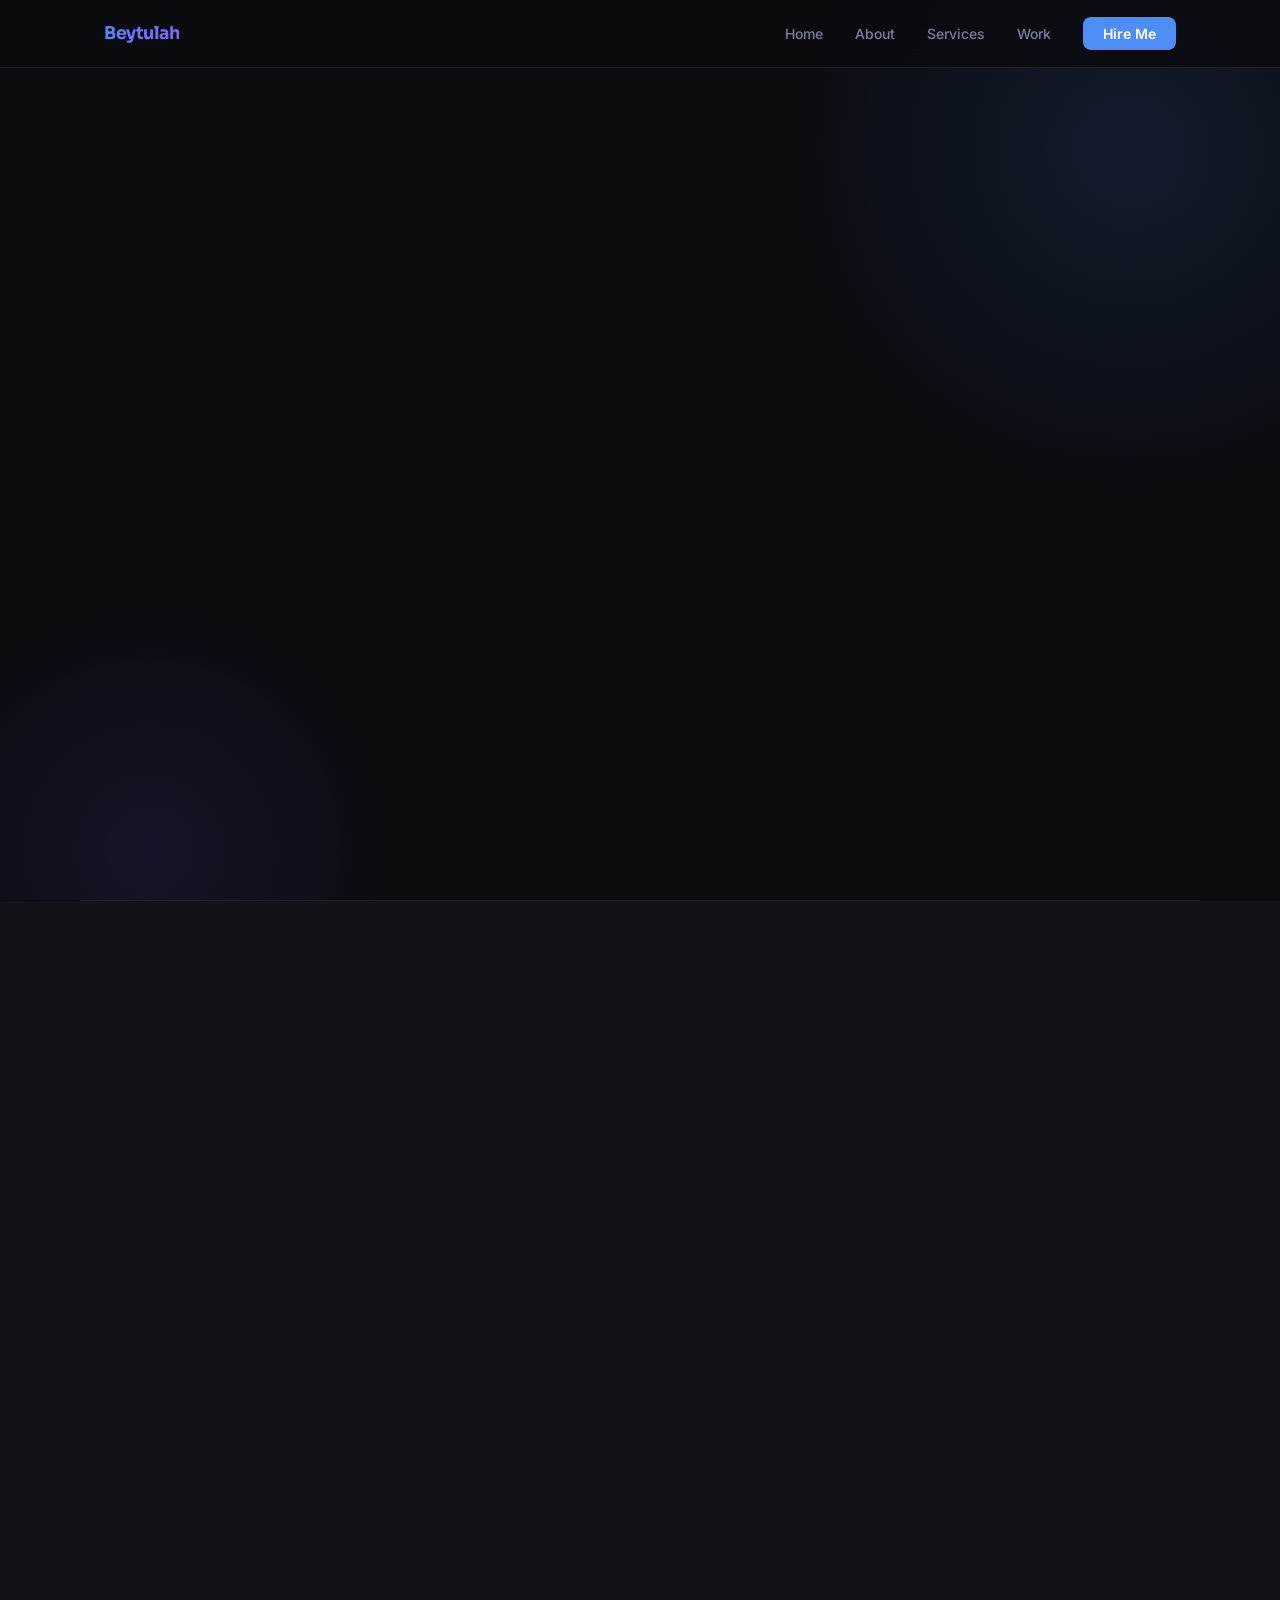
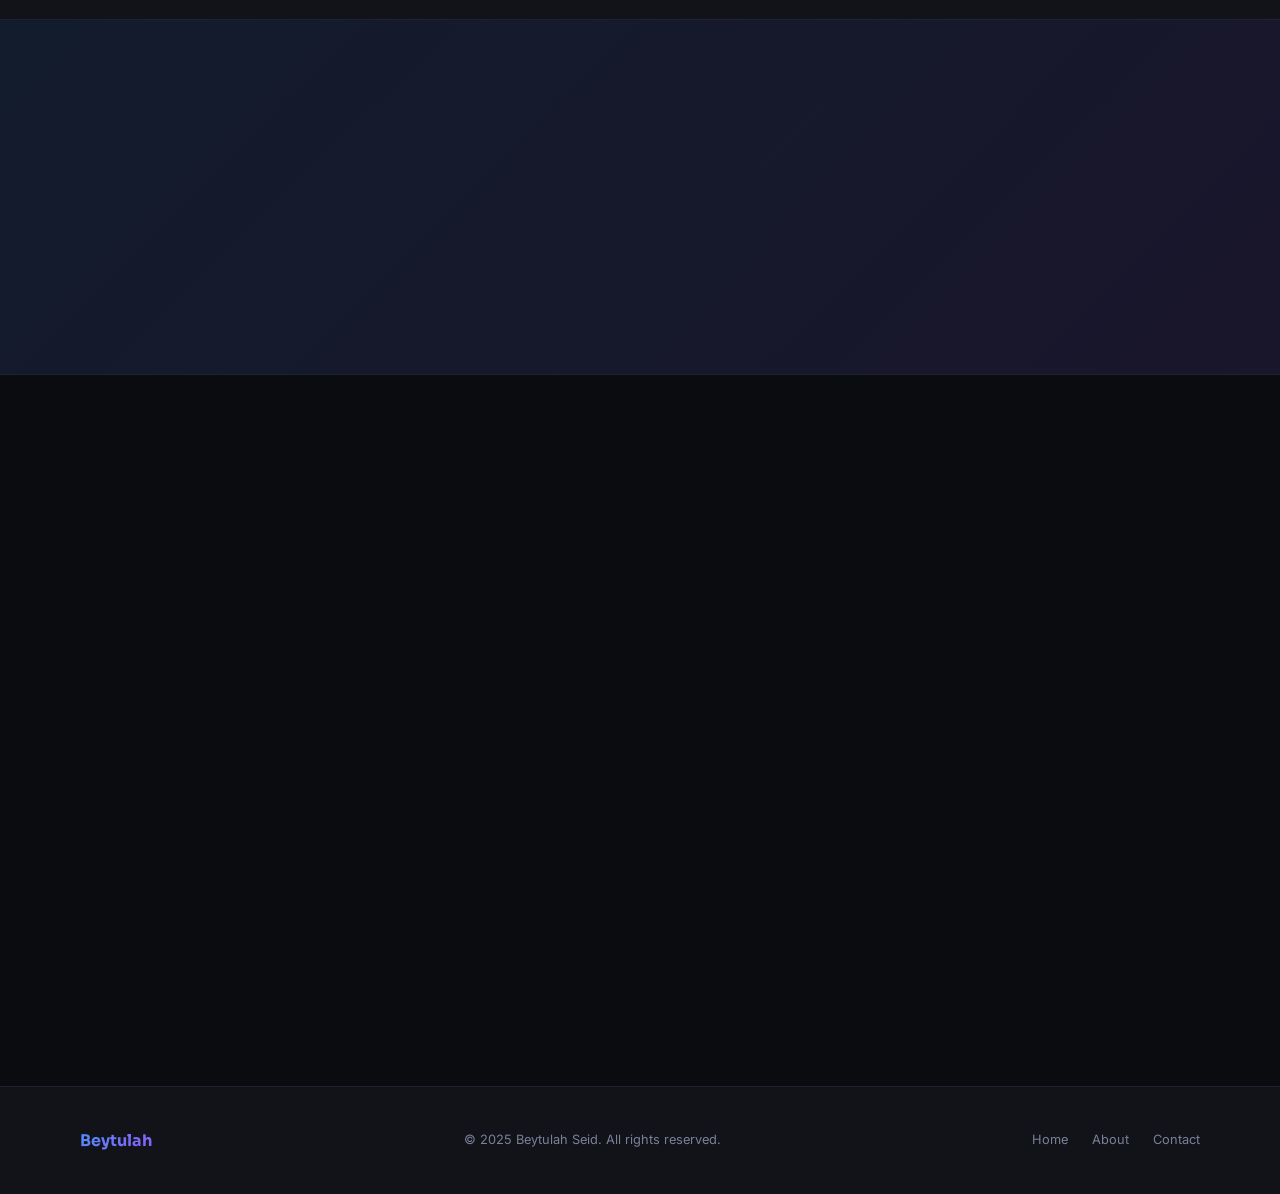
==== index.html @ 82aff0a3 "Update index.html" ====
<!DOCTYPE html>
<html lang="en">
<head>
  <meta charset="UTF-8" />
  <meta name="viewport" content="width=device-width, initial-scale=1.0" />
  <title>Beytulah Seid — Front-End Developer</title>
  <link rel="preconnect" href="https://fonts.googleapis.com" />
  <link rel="preconnect" href="https://fonts.gstatic.com" crossorigin />
  <link href="https://fonts.googleapis.com/css2?family=Sora:wght@300;400;600;700&family=Inter:wght@300;400;500&display=swap" rel="stylesheet" />
  <link rel="stylesheet" href="styles.css" />
</head>
<body>

<!-- NAV -->
<nav>
  <div class="nav-inner">
    <a href="#home" class="logo">Beytulah</a>
    <ul class="nav-links">
      <li><a href="#home">Home</a></li>
      <li><a href="#about">About</a></li>
      <li><a href="#services">Services</a></li>
      <li><a href="#projects">Work</a></li>
      <li><a href="#contact" class="nav-cta">Hire Me</a></li>
    </ul>
    <button class="burger" id="burger" aria-label="Menu">
      <span></span><span></span><span></span>
    </button>
  </div>
</nav>
<div class="mobile-menu" id="mobileMenu">
  <a href="#home" onclick="closeMobile()">Home</a>
  <a href="#about" onclick="closeMobile()">About</a>
  <a href="#services" onclick="closeMobile()">Services</a>
  <a href="#projects" onclick="closeMobile()">Work</a>
  <a href="#contact" onclick="closeMobile()">Hire Me</a>
</div>

<!-- HERO -->
<section id="home" class="hero">
  <div class="hero-glow"></div>
  <div class="hero-glow2"></div>
  <div class="hero-inner">
    <div class="hero-content reveal">
      <div class="hero-tag">Available for freelance projects</div>
      <h1>I build websites that<br/><span>get you clients</span></h1>
      <p class="hero-sub">Front-end developer specializing in portfolios, landing pages, and small business websites — clean, fast, and built to convert.</p>
      <div class="hero-actions">
        <a href="#projects" class="btn-primary">
          See My Work
          <svg viewBox="0 0 16 16" fill="none" stroke="currentColor" stroke-width="2" width="16" height="16"><path d="M3 8h10M8 3l5 5-5 5"/></svg>
        </a>
        <a href="#contact" class="btn-secondary">Let's Talk</a>
      </div>
      <div class="hero-socials">
        <!-- WhatsApp -->
        <a href="https://wa.me/251707770379" class="social-link" target="_blank" rel="noopener" aria-label="WhatsApp">
          <svg viewBox="0 0 24 24" fill="currentColor"><path d="M17.472 14.382c-.297-.149-1.758-.867-2.03-.967-.273-.099-.471-.148-.67.15-.197.297-.767.966-.94 1.164-.173.199-.347.223-.644.075-.297-.15-1.255-.463-2.39-1.475-.883-.788-1.48-1.761-1.653-2.059-.173-.297-.018-.458.13-.606.134-.133.298-.347.446-.52.149-.174.198-.298.298-.497.099-.198.05-.371-.025-.52-.075-.149-.669-1.612-.916-2.207-.242-.579-.487-.5-.669-.51-.173-.008-.371-.01-.57-.01-.198 0-.52.074-.792.372-.272.297-1.04 1.016-1.04 2.479 0 1.462 1.065 2.875 1.213 3.074.149.198 2.096 3.2 5.077 4.487.709.306 1.262.489 1.694.625.712.227 1.36.195 1.871.118.571-.085 1.758-.719 2.006-1.413.248-.694.248-1.289.173-1.413-.074-.124-.272-.198-.57-.347z"/><path d="M12 2a10 10 0 1 0 0 20A10 10 0 0 0 12 2zm.003 18.007A7.998 7.998 0 0 1 4.93 16.93L2 18l1.08-2.932a8 8 0 1 1 8.923 4.94z"/></svg>
        </a>
        <!-- LinkedIn -->
        <a href="https://www.linkedin.com/in/beytulah-seid-97ba6b400" class="social-link" target="_blank" rel="noopener" aria-label="LinkedIn">
          <svg viewBox="0 0 24 24" fill="currentColor"><path d="M4.98 3.5C4.98 4.88 3.87 6 2.5 6S.02 4.88.02 3.5C.02 2.11 1.13 1 2.5 1s2.48 1.11 2.48 2.5zM5 8H0v16h5V8zm7.98 0H8.02v16h4.96v-8.4c0-4.67 6.02-5.05 6.02 0V24H24V14.38C24 5.87 14.1 6.19 13 10.56L12.98 8z"/></svg>
        </a>
        <!-- Email -->
        <a href="mailto:beytulahseid093@gmail.com" class="social-link" aria-label="Email">
          <svg viewBox="0 0 24 24" fill="none" stroke="currentColor" stroke-width="2"><path d="M4 4h16c1.1 0 2 .9 2 2v12c0 1.1-.9 2-2 2H4c-1.1 0-2-.9-2-2V6c0-1.1.9-2 2-2z"/><polyline points="22,6 12,13 2,6"/></svg>
        </a>
      </div>
    </div>

    <!-- CARD -->
    <div class="hero-card reveal" style="transition-delay:0.18s">
      <div class="avatar-wrap">B</div>
      <h3>Beytulah Seid</h3>
      <p>Front-End Developer · Addis Ababa</p>
      <div class="stat-grid">
        <div class="stat-box">
          <div class="stat-num">5+</div>
          <div class="stat-label">Projects Built</div>
        </div>
        <div class="stat-box">
          <div class="stat-num">3</div>
          <div class="stat-label">Core Skills</div>
        </div>
        <div class="stat-box">
          <div class="stat-num">100%</div>
          <div class="stat-label">Responsive</div>
        </div>
        <div class="stat-box">
          <div class="stat-num">Fast</div>
          <div class="stat-label">Delivery</div>
        </div>
      </div>
      <div class="skill-pills">
        <span class="pill">HTML</span>
        <span class="pill">CSS</span>
        <span class="pill">JavaScript</span>
        <span class="pill">Responsive</span>
      </div>
    </div>
  </div>
</section>

<div class="divider"></div>

<!-- ABOUT -->
<section id="about">
  <div class="container">
    <div class="about-grid">
      <div class="about-text reveal">
        <div class="section-label">About Me</div>
        <h2 class="section-title">Clean code.<br/>Real results.</h2>
        <p>I help <strong>individuals and small businesses</strong> create clean, modern websites that look professional and are easy to use. My focus is on simple design, solid structure, and a clear experience that actually converts visitors into clients.</p>
        <p>I work with <strong>HTML, CSS, and JavaScript</strong> to build responsive web pages that look great on any device — phone, tablet, or desktop. Every site I build is crafted to load fast and be easy to navigate.</p>
        <p>Currently growing through real projects and continuously improving my craft to deliver better results with every build.</p>
        <br/>
        <a href="#contact" class="btn-primary" style="width:fit-content">Work With Me →</a>
      </div>
      <div class="skills-list reveal" style="transition-delay:0.15s">
        <div class="section-label" style="margin-bottom:24px">My Stack</div>
        <div class="skill-item">
          <div class="skill-top"><span class="skill-name">HTML5</span><span class="skill-pct">90%</span></div>
          <div class="skill-bar"><div class="skill-fill" data-pct="0.90"></div></div>
        </div>
        <div class="skill-item">
          <div class="skill-top"><span class="skill-name">CSS3 & Animations</span><span class="skill-pct">85%</span></div>
          <div class="skill-bar"><div class="skill-fill" data-pct="0.85"></div></div>
        </div>
        <div class="skill-item">
          <div class="skill-top"><span class="skill-name">JavaScript</span><span class="skill-pct">75%</span></div>
          <div class="skill-bar"><div class="skill-fill" data-pct="0.75"></div></div>
        </div>
        <div class="skill-item">
          <div class="skill-top"><span class="skill-name">Responsive Design</span><span class="skill-pct">92%</span></div>
          <div class="skill-bar"><div class="skill-fill" data-pct="0.92"></div></div>
        </div>
        <div class="skill-item">
          <div class="skill-top"><span class="skill-name">UI / UX Thinking</span><span class="skill-pct">80%</span></div>
          <div class="skill-bar"><div class="skill-fill" data-pct="0.80"></div></div>
        </div>
      </div>
    </div>
  </div>
</section>

<div class="divider"></div>

<!-- SERVICES -->
<section id="services">
  <div class="container">
    <div class="section-head reveal">
      <div class="section-label">What I Do</div>
      <h2 class="section-title">Services I offer</h2>
      <p class="section-sub">Every project is built from scratch — no templates, no bloat. Just clean, purpose-built websites.</p>
    </div>
    <div class="services-grid">
      <div class="service-card reveal">
        <div class="service-icon">🗂️</div>
        <h3>Portfolio Websites</h3>
        <p>A professional online presence that showcases your work and helps clients find and trust you instantly.</p>
      </div>
      <div class="service-card reveal" style="transition-delay:0.1s">
        <div class="service-icon">🏪</div>
        <h3>Small Business Sites</h3>
        <p>Landing pages and multi-section websites that present your services clearly and drive inquiries.</p>
      </div>
      <div class="service-card reveal" style="transition-delay:0.2s">
        <div class="service-icon">📝</div>
        <h3>Blog & Personal Sites</h3>
        <p>Clean, readable layouts for writers, creators, or anyone who wants a personal corner on the web.</p>
      </div>
      <div class="service-card reveal" style="transition-delay:0.3s">
        <div class="service-icon">📱</div>
        <h3>Responsive Design</h3>
        <p>Every site I build works perfectly across all screen sizes — mobile, tablet, and desktop.</p>
      </div>
    </div>
  </div>
</section>

<div class="divider"></div>

<!-- PROJECTS -->
<section id="projects">
  <div class="container">
    <div class="section-head reveal">
      <div class="section-label">Portfolio</div>
      <h2 class="section-title">Recent builds</h2>
      <p class="section-sub">A selection of sites built with real care and intention.</p>
    </div>
    <div class="projects-grid">
      <div class="proj-card reveal">
        <div class="proj-thumb" style="background:linear-gradient(135deg,#1a1f2e,#0f1520);">
          <span style="font-size:2.5rem;z-index:1">🧑‍💻</span>
        </div>
        <div class="proj-body">
          <div class="proj-tags"><span class="proj-tag">HTML</span><span class="proj-tag">CSS</span><span class="proj-tag">JS</span></div>
          <h3>Personal Portfolio</h3>
          <p>A clean, responsive portfolio to present skills and past work to potential clients.</p>
          <a href="https://beytulahseid17-wq.github.io/my-first-website/" target="_blank" class="proj-link">
            View Live
            <svg viewBox="0 0 16 16" fill="none" stroke="currentColor" stroke-width="2"><path d="M3 8h10M8 3l5 5-5 5"/></svg>
          </a>
        </div>
      </div>
      <div class="proj-card reveal" style="transition-delay:0.1s">
        <div class="proj-thumb" style="background:linear-gradient(135deg,#161b2a,#0d1220);">
          <span style="font-size:2.5rem;z-index:1">🏬</span>
        </div>
        <div class="proj-body">
          <div class="proj-tags"><span class="proj-tag">HTML</span><span class="proj-tag">CSS</span></div>
          <h3>Business Landing Page</h3>
          <p>A focused, conversion-ready landing page for a local service business.</p>
          <a href="#contact" class="proj-link">
            Request Similar
            <svg viewBox="0 0 16 16" fill="none" stroke="currentColor" stroke-width="2"><path d="M3 8h10M8 3l5 5-5 5"/></svg>
          </a>
        </div>
      </div>
      <div class="proj-card reveal" style="transition-delay:0.2s">
        <div class="proj-thumb" style="background:linear-gradient(135deg,#140d25,#0a0c10);">
          <span style="font-size:2.5rem;z-index:1">✍️</span>
        </div>
        <div class="proj-body">
          <div class="proj-tags"><span class="proj-tag">HTML</span><span class="proj-tag">CSS</span><span class="proj-tag">JS</span></div>
          <h3>Blog & Content Site</h3>
          <p>A clean reading experience with smooth layout and easy navigation for content creators.</p>
          <a href="#contact" class="proj-link">
            Request Similar
            <svg viewBox="0 0 16 16" fill="none" stroke="currentColor" stroke-width="2"><path d="M3 8h10M8 3l5 5-5 5"/></svg>
          </a>
        </div>
      </div>
    </div>
  </div>
</section>

<!-- CTA BAND -->
<div class="cta-band">
  <div class="container reveal" style="text-align:center">
    <h2>Have a project in mind?</h2>
    <p>Let's build something great together. I usually respond within 24 hours.</p>
    <div class="cta-actions">
      <a href="https://wa.me/251707770379" target="_blank" class="btn-primary">Message on WhatsApp →</a>
      <a href="mailto:beytulahseid093@gmail.com" class="btn-secondary">Send an Email</a>
    </div>
  </div>
</div>

<!-- CONTACT -->
<section id="contact">
  <div class="container">
    <div class="contact-grid">
      <div class="contact-info reveal">
        <div class="section-label">Get In Touch</div>
        <h2>Let's work<br/>together</h2>
        <p>Tell me about your project and I'll get back to you with a plan and a fair quote. No jargon, just clear communication.</p>
        <div class="contact-methods">
          <a href="https://wa.me/251707770379" target="_blank" class="contact-method">
            <div class="method-icon">
              <svg viewBox="0 0 24 24" fill="currentColor" width="18" height="18"><path d="M17.472 14.382c-.297-.149-1.758-.867-2.03-.967-.273-.099-.471-.148-.67.15-.197.297-.767.966-.94 1.164-.173.199-.347.223-.644.075-.297-.15-1.255-.463-2.39-1.475-.883-.788-1.48-1.761-1.653-2.059-.173-.297-.018-.458.13-.606.134-.133.298-.347.446-.52.149-.174.198-.298.298-.497.099-.198.05-.371-.025-.52-.075-.149-.669-1.612-.916-2.207-.242-.579-.487-.5-.669-.51-.173-.008-.371-.01-.57-.01-.198 0-.52.074-.792.372-.272.297-1.04 1.016-1.04 2.479 0 1.462 1.065 2.875 1.213 3.074.149.198 2.096 3.2 5.077 4.487.709.306 1.262.489 1.694.625.712.227 1.36.195 1.871.118.571-.085 1.758-.719 2.006-1.413.248-.694.248-1.289.173-1.413-.074-.124-.272-.198-.57-.347z"/><path d="M12 2a10 10 0 1 0 0 20A10 10 0 0 0 12 2zm.003 18.007A7.998 7.998 0 0 1 4.93 16.93L2 18l1.08-2.932a8 8 0 1 1 8.923 4.94z"/></svg>
            </div>
            <div>
              <div class="method-label">WhatsApp (fastest)</div>
              <div class="method-val">+251 707 770 379</div>
            </div>
          </a>
          <a href="mailto:beytulahseid093@gmail.com" class="contact-method">
            <div class="method-icon">
              <svg viewBox="0 0 24 24" fill="none" stroke="currentColor" stroke-width="2" width="18" height="18"><path d="M4 4h16c1.1 0 2 .9 2 2v12c0 1.1-.9 2-2 2H4c-1.1 0-2-.9-2-2V6c0-1.1.9-2 2-2z"/><polyline points="22,6 12,13 2,6"/></svg>
            </div>
            <div>
              <div class="method-label">Email</div>
              <div class="method-val">beytulahseid093@gmail.com</div>
            </div>
          </a>
          <a href="https://www.linkedin.com/in/beytulah-seid-97ba6b400" target="_blank" class="contact-method">
            <div class="method-icon">
              <svg viewBox="0 0 24 24" fill="currentColor" width="18" height="18"><path d="M4.98 3.5C4.98 4.88 3.87 6 2.5 6S.02 4.88.02 3.5C.02 2.11 1.13 1 2.5 1s2.48 1.11 2.48 2.5zM5 8H0v16h5V8zm7.98 0H8.02v16h4.96v-8.4c0-4.67 6.02-5.05 6.02 0V24H24V14.38C24 5.87 14.1 6.19 13 10.56L12.98 8z"/></svg>
            </div>
            <div>
              <div class="method-label">LinkedIn</div>
              <div class="method-val">Beytulah Seid</div>
            </div>
          </a>
        </div>
      </div>

      <div class="reveal" style="transition-delay:0.15s">
        <div class="contact-form" id="contactForm">
          <div class="form-row">
            <div class="field">
              <label for="fname">Your Name</label>
              <input type="text" id="fname" placeholder="John Doe" />
            </div>
            <div class="field">
              <label for="femail">Email Address</label>
              <input type="email" id="femail" placeholder="john@email.com" />
            </div>
          </div>
          <div class="field">
            <label for="fsubject">Project Type</label>
            <input type="text" id="fsubject" placeholder="e.g. Portfolio site, Business landing page…" />
          </div>
          <div class="field">
            <label for="fmsg">Tell me about your project</label>
            <textarea id="fmsg" placeholder="Describe what you need, your timeline, and any references you like…"></textarea>
          </div>
          <div class="form-success" id="formSuccess">✓ Message sent! I'll get back to you within 24 hours.</div>
          <button class="form-submit" onclick="handleSubmit()">
            Send Message
            <svg viewBox="0 0 16 16" fill="none" stroke="currentColor" stroke-width="2" width="16" height="16"><path d="M3 8h10M8 3l5 5-5 5"/></svg>
          </button>
        </div>
      </div>
    </div>
  </div>
</section>

<!-- FOOTER -->
<footer>
  <div class="footer-inner">
    <span class="footer-logo">Beytulah</span>
    <span class="footer-copy">© 2025 Beytulah Seid. All rights reserved.</span>
    <div class="footer-links">
      <a href="#home">Home</a>
      <a href="#about">About</a>
      <a href="#contact">Contact</a>
    </div>
  </div>
</footer>
<script src="script.js"><script>
</body>
</html>
---- styles.css ----
/* ── TOKENS ──────────────────────────────────────────── */
    :root {
      --bg:        #0A0C10;
      --surface:   #111318;
      --border:    #1E2330;
      --accent:    #4F8EF7;
      --accent2:   #8B5CF6;
      --text:      #E8EBF2;
      --muted:     #7A8099;
      --white:     #FFFFFF;
      --radius:    12px;
      --max:       1120px;
      --nav-h:     68px;
      --glow: 0 0 40px rgba(79,142,247,0.18);
    }

    /* ── RESET ───────────────────────────────────────────── */
    *, *::before, *::after { box-sizing: border-box; margin: 0; padding: 0; }
    html { scroll-behavior: smooth; }
    body {
      background: var(--bg);
      color: var(--text);
      font-family: 'Inter', sans-serif;
      font-size: 16px;
      line-height: 1.7;
      -webkit-font-smoothing: antialiased;
    }
    img { display: block; max-width: 100%; }
    a { color: inherit; text-decoration: none; }
    ul { list-style: none; }

    /* ── NAV ─────────────────────────────────────────────── */
    nav {
      position: fixed; top: 0; left: 0; right: 0; z-index: 100;
      height: var(--nav-h);
      background: rgba(10,12,16,0.82);
      backdrop-filter: blur(16px);
      border-bottom: 1px solid var(--border);
      display: flex; align-items: center;
    }
    .nav-inner {
      width: 100%; max-width: var(--max);
      margin: 0 auto; padding: 0 24px;
      display: flex; align-items: center; justify-content: space-between;
    }
    .logo {
      font-family: 'Sora', sans-serif;
      font-weight: 700; font-size: 1.1rem; letter-spacing: -0.5px;
      background: linear-gradient(135deg, var(--accent), var(--accent2));
      -webkit-background-clip: text; -webkit-text-fill-color: transparent;
    }
    .nav-links { display: flex; gap: 32px; align-items: center; }
    .nav-links a {
      font-size: 0.875rem; font-weight: 500; color: var(--muted);
      transition: color 0.2s;
    }
    .nav-links a:hover { color: var(--white); }
    .nav-cta {
      background: var(--accent);
      color: var(--white) !important;
      padding: 8px 20px;
      border-radius: 8px;
      font-weight: 600 !important;
      transition: opacity 0.2s !important;
    }
    .nav-cta:hover { opacity: 0.88; }
    .burger {
      display: none; flex-direction: column; gap: 5px; cursor: pointer;
      background: none; border: none; padding: 4px;
    }
    .burger span {
      width: 24px; height: 2px; background: var(--text);
      border-radius: 2px; transition: 0.3s;
    }

    /* ── HERO ────────────────────────────────────────────── */
    .hero {
      min-height: 100vh;
      display: flex; align-items: center;
      padding: calc(var(--nav-h) + 60px) 24px 80px;
      position: relative; overflow: hidden;
    }
    .hero-glow {
      position: absolute; top: -200px; right: -200px;
      width: 700px; height: 700px; border-radius: 50%;
      background: radial-gradient(circle, rgba(79,142,247,0.12) 0%, transparent 70%);
      pointer-events: none;
    }
    .hero-glow2 {
      position: absolute; bottom: -200px; left: -100px;
      width: 500px; height: 500px; border-radius: 50%;
      background: radial-gradient(circle, rgba(139,92,246,0.10) 0%, transparent 70%);
      pointer-events: none;
    }
    .hero-inner {
      max-width: var(--max); margin: 0 auto;
      display: grid; grid-template-columns: 1fr 420px; gap: 80px; align-items: center;
      position: relative; z-index: 1;
    }
    .hero-tag {
      display: inline-flex; align-items: center; gap: 8px;
      background: rgba(79,142,247,0.1);
      border: 1px solid rgba(79,142,247,0.25);
      border-radius: 100px;
      padding: 6px 16px;
      font-size: 0.8rem; font-weight: 500; color: var(--accent);
      margin-bottom: 28px;
    }
    .hero-tag::before {
      content: ''; width: 7px; height: 7px; border-radius: 50%;
      background: var(--accent); animation: pulse 2s infinite;
    }
    @keyframes pulse {
      0%, 100% { opacity: 1; transform: scale(1); }
      50%       { opacity: 0.5; transform: scale(1.4); }
    }
    .hero h1 {
      font-family: 'Sora', sans-serif;
      font-size: clamp(2.2rem, 5vw, 3.6rem);
      font-weight: 700; line-height: 1.15; letter-spacing: -1.5px;
      color: var(--white); margin-bottom: 24px;
    }
    .hero h1 span {
      background: linear-gradient(135deg, var(--accent) 0%, var(--accent2) 100%);
      -webkit-background-clip: text; -webkit-text-fill-color: transparent;
    }
    .hero-sub {
      font-size: 1.05rem; color: var(--muted); max-width: 480px; margin-bottom: 40px;
    }
    .hero-actions { display: flex; gap: 16px; flex-wrap: wrap; margin-bottom: 48px; }
    .btn-primary {
      background: var(--accent);
      color: var(--white);
      padding: 14px 28px; border-radius: 10px;
      font-weight: 600; font-size: 0.95rem;
      transition: transform 0.18s, box-shadow 0.18s;
      display: inline-flex; align-items: center; gap: 8px;
    }
    .btn-primary:hover { transform: translateY(-2px); box-shadow: 0 8px 24px rgba(79,142,247,0.35); }
    .btn-secondary {
      background: transparent;
      color: var(--text);
      padding: 14px 28px; border-radius: 10px;
      font-weight: 600; font-size: 0.95rem;
      border: 1px solid var(--border);
      transition: border-color 0.2s, color 0.2s;
      display: inline-flex; align-items: center; gap: 8px;
    }
    .btn-secondary:hover { border-color: var(--accent); color: var(--accent); }
    .hero-socials { display: flex; gap: 14px; }
    .social-link {
      width: 40px; height: 40px; border-radius: 10px;
      border: 1px solid var(--border);
      display: flex; align-items: center; justify-content: center;
      color: var(--muted); transition: 0.2s;
    }
    .social-link:hover { border-color: var(--accent); color: var(--accent); background: rgba(79,142,247,0.08); }
    .social-link svg { width: 18px; height: 18px; }

    /* hero card */
    .hero-card {
      background: var(--surface);
      border: 1px solid var(--border);
      border-radius: 20px;
      padding: 32px;
      position: relative; overflow: hidden;
    }
    .hero-card::before {
      content: '';
      position: absolute; top: 0; left: 0; right: 0; height: 3px;
      background: linear-gradient(90deg, var(--accent), var(--accent2));
    }
    .avatar-wrap {
      width: 88px; height: 88px; border-radius: 50%;
      background: linear-gradient(135deg, var(--accent), var(--accent2));
      display: flex; align-items: center; justify-content: center;
      font-family: 'Sora', sans-serif; font-size: 2rem; font-weight: 700; color: #fff;
      margin-bottom: 20px;
    }
    .hero-card h3 {
      font-family: 'Sora', sans-serif; font-weight: 700;
      font-size: 1.15rem; margin-bottom: 4px; color: var(--white);
    }
    .hero-card p { font-size: 0.875rem; color: var(--muted); margin-bottom: 24px; }
    .stat-grid { display: grid; grid-template-columns: 1fr 1fr; gap: 12px; margin-bottom: 24px; }
    .stat-box {
      background: var(--bg);
      border: 1px solid var(--border);
      border-radius: 10px; padding: 14px 16px;
    }
    .stat-num {
      font-family: 'Sora', sans-serif; font-size: 1.5rem; font-weight: 700;
      color: var(--white); margin-bottom: 2px;
    }
    .stat-label { font-size: 0.75rem; color: var(--muted); }
    .skill-pills { display: flex; flex-wrap: wrap; gap: 8px; }
    .pill {
      background: rgba(79,142,247,0.1);
      border: 1px solid rgba(79,142,247,0.2);
      color: var(--accent); font-size: 0.75rem; font-weight: 600;
      padding: 4px 12px; border-radius: 100px;
    }

    /* ── SECTION SHARED ──────────────────────────────────── */
    section { padding: 100px 24px; }
    .container { max-width: var(--max); margin: 0 auto; }
    .section-label {
      font-size: 0.75rem; font-weight: 600; letter-spacing: 2px;
      text-transform: uppercase; color: var(--accent); margin-bottom: 12px;
    }
    .section-title {
      font-family: 'Sora', sans-serif; font-size: clamp(1.8rem, 4vw, 2.6rem);
      font-weight: 700; color: var(--white); letter-spacing: -1px;
      margin-bottom: 16px;
    }
    .section-sub { color: var(--muted); max-width: 520px; }
    .section-head { margin-bottom: 64px; }
    .divider {
      height: 1px; background: var(--border);
      max-width: var(--max); margin: 0 auto;
    }

    /* ── ABOUT ───────────────────────────────────────────── */
    #about { background: var(--surface); }
    .about-grid {
      display: grid; grid-template-columns: 1fr 1fr; gap: 80px; align-items: start;
    }
    .about-text p { color: var(--muted); margin-bottom: 20px; }
    .about-text p:last-child { margin-bottom: 0; }
    .about-text strong { color: var(--text); }
    .skills-list { display: flex; flex-direction: column; gap: 20px; }
    .skill-item { display: flex; flex-direction: column; gap: 8px; }
    .skill-top { display: flex; justify-content: space-between; }
    .skill-name { font-size: 0.875rem; font-weight: 500; color: var(--text); }
    .skill-pct { font-size: 0.8rem; color: var(--muted); }
    .skill-bar {
      height: 6px; background: var(--border); border-radius: 3px; overflow: hidden;
    }
    .skill-fill {
      height: 100%; border-radius: 3px;
      background: linear-gradient(90deg, var(--accent), var(--accent2));
      transform: scaleX(0); transform-origin: left;
      transition: transform 0.9s cubic-bezier(0.16,1,0.3,1);
    }
    .skill-fill.animated { transform: scaleX(1); }

    /* ── SERVICES ────────────────────────────────────────── */
    .services-grid {
      display: grid; grid-template-columns: repeat(auto-fit, minmax(260px, 1fr)); gap: 24px;
    }
    .service-card {
      background: var(--surface);
      border: 1px solid var(--border);
      border-radius: var(--radius);
      padding: 32px 28px;
      transition: border-color 0.25s, transform 0.25s;
    }
    .service-card:hover { border-color: var(--accent); transform: translateY(-4px); }
    .service-icon {
      width: 48px; height: 48px; border-radius: 12px;
      background: rgba(79,142,247,0.1);
      display: flex; align-items: center; justify-content: center;
      font-size: 1.4rem; margin-bottom: 20px;
    }
    .service-card h3 {
      font-family: 'Sora', sans-serif; font-weight: 600;
      font-size: 1.05rem; color: var(--white); margin-bottom: 10px;
    }
    .service-card p { font-size: 0.9rem; color: var(--muted); }

    /* ── PROJECTS ────────────────────────────────────────── */
    #projects { background: var(--surface); }
    .projects-grid { display: grid; grid-template-columns: repeat(auto-fit, minmax(320px, 1fr)); gap: 24px; }
    .proj-card {
      background: var(--bg);
      border: 1px solid var(--border);
      border-radius: var(--radius);
      overflow: hidden;
      transition: border-color 0.25s, transform 0.25s;
    }
    .proj-card:hover { border-color: var(--accent); transform: translateY(-4px); }
    .proj-thumb {
      height: 200px;
      background: linear-gradient(135deg, #1a1f2e, #111318);
      display: flex; align-items: center; justify-content: center;
      font-size: 3rem; position: relative; overflow: hidden;
    }
    .proj-thumb::after {
      content: '';
      position: absolute; inset: 0;
      background: linear-gradient(to bottom, transparent 60%, rgba(10,12,16,0.8));
    }
    .proj-body { padding: 24px; }
    .proj-tags { display: flex; gap: 8px; flex-wrap: wrap; margin-bottom: 14px; }
    .proj-tag {
      font-size: 0.7rem; font-weight: 600; padding: 3px 10px;
      border-radius: 100px; background: rgba(139,92,246,0.15);
      border: 1px solid rgba(139,92,246,0.25); color: var(--accent2);
    }
    .proj-card h3 {
      font-family: 'Sora', sans-serif; font-weight: 600; font-size: 1.05rem;
      color: var(--white); margin-bottom: 8px;
    }
    .proj-card p { font-size: 0.875rem; color: var(--muted); margin-bottom: 20px; }
    .proj-link {
      display: inline-flex; align-items: center; gap: 6px;
      font-size: 0.85rem; font-weight: 600; color: var(--accent);
      transition: gap 0.2s;
    }
    .proj-link:hover { gap: 10px; }
    .proj-link svg { width: 14px; height: 14px; }

    /* ── CTA BAND ────────────────────────────────────────── */
    .cta-band {
      background: linear-gradient(135deg, rgba(79,142,247,0.12), rgba(139,92,246,0.12));
      border-top: 1px solid var(--border); border-bottom: 1px solid var(--border);
      padding: 80px 24px;
      text-align: center;
    }
    .cta-band h2 {
      font-family: 'Sora', sans-serif; font-size: clamp(1.6rem, 4vw, 2.4rem);
      font-weight: 700; color: var(--white); margin-bottom: 14px; letter-spacing: -1px;
    }
    .cta-band p { color: var(--muted); margin-bottom: 32px; }
    .cta-actions { display: flex; gap: 16px; justify-content: center; flex-wrap: wrap; }

    /* ── CONTACT ─────────────────────────────────────────── */
    #contact { padding: 100px 24px; }
    .contact-grid { display: grid; grid-template-columns: 1fr 1fr; gap: 80px; align-items: start; }
    .contact-info h2 {
      font-family: 'Sora', sans-serif; font-size: 2rem; font-weight: 700;
      color: var(--white); margin-bottom: 14px; letter-spacing: -0.5px;
    }
    .contact-info p { color: var(--muted); margin-bottom: 32px; }
    .contact-methods { display: flex; flex-direction: column; gap: 16px; }
    .contact-method {
      display: flex; align-items: center; gap: 14px;
      padding: 16px 20px;
      background: var(--surface);
      border: 1px solid var(--border); border-radius: var(--radius);
      transition: border-color 0.2s;
    }
    .contact-method:hover { border-color: var(--accent); }
    .method-icon {
      width: 40px; height: 40px; border-radius: 10px;
      background: rgba(79,142,247,0.1);
      display: flex; align-items: center; justify-content: center; flex-shrink: 0;
    }
    .method-icon svg { width: 18px; height: 18px; color: var(--accent); }
    .method-label { font-size: 0.75rem; color: var(--muted); }
    .method-val { font-size: 0.9rem; font-weight: 500; color: var(--text); }

    /* form */
    .contact-form { display: flex; flex-direction: column; gap: 16px; }
    .form-row { display: grid; grid-template-columns: 1fr 1fr; gap: 16px; }
    .field { display: flex; flex-direction: column; gap: 6px; }
    .field label { font-size: 0.8rem; font-weight: 500; color: var(--muted); }
    .field input, .field textarea {
      background: var(--surface);
      border: 1px solid var(--border);
      border-radius: 10px;
      padding: 12px 16px;
      color: var(--text); font-family: 'Inter', sans-serif; font-size: 0.9rem;
      transition: border-color 0.2s, box-shadow 0.2s;
      outline: none; resize: none;
    }
    .field input:focus, .field textarea:focus {
      border-color: var(--accent);
      box-shadow: 0 0 0 3px rgba(79,142,247,0.12);
    }
    .field textarea { height: 130px; }
    .form-submit {
      background: var(--accent); color: #fff;
      border: none; cursor: pointer;
      padding: 14px 28px; border-radius: 10px;
      font-weight: 600; font-size: 0.95rem;
      font-family: 'Inter', sans-serif;
      transition: transform 0.18s, box-shadow 0.18s;
      display: flex; align-items: center; gap: 8px; width: fit-content;
    }
    .form-submit:hover { transform: translateY(-2px); box-shadow: 0 8px 24px rgba(79,142,247,0.35); }
    .form-success {
      display: none; padding: 14px 18px;
      background: rgba(79,142,247,0.1); border: 1px solid rgba(79,142,247,0.25);
      border-radius: 10px; font-size: 0.875rem; color: var(--accent);
    }

    /* ── FOOTER ──────────────────────────────────────────── */
    footer {
      background: var(--surface);
      border-top: 1px solid var(--border);
      padding: 40px 24px;
    }
    .footer-inner {
      max-width: var(--max); margin: 0 auto;
      display: flex; align-items: center; justify-content: space-between; flex-wrap: gap;
      gap: 16px;
    }
    .footer-logo {
      font-family: 'Sora', sans-serif; font-weight: 700; font-size: 1rem;
      background: linear-gradient(135deg, var(--accent), var(--accent2));
      -webkit-background-clip: text; -webkit-text-fill-color: transparent;
    }
    .footer-copy { font-size: 0.8rem; color: var(--muted); }
    .footer-links { display: flex; gap: 24px; }
    .footer-links a { font-size: 0.8rem; color: var(--muted); transition: color 0.2s; }
    .footer-links a:hover { color: var(--text); }

    /* ── MOBILE NAV DRAWER ───────────────────────────────── */
    .mobile-menu {
      display: none; position: fixed; top: var(--nav-h); left: 0; right: 0;
      background: var(--surface); border-bottom: 1px solid var(--border);
      padding: 24px; flex-direction: column; gap: 20px; z-index: 99;
    }
    .mobile-menu.open { display: flex; }
    .mobile-menu a { font-size: 1rem; font-weight: 500; color: var(--text); }

    /* ── RESPONSIVE ──────────────────────────────────────── */
    @media (max-width: 900px) {
      .hero-inner { grid-template-columns: 1fr; }
      .hero-card { display: none; }
      .about-grid, .contact-grid { grid-template-columns: 1fr; gap: 48px; }
      .nav-links { display: none; }
      .burger { display: flex; }
      .form-row { grid-template-columns: 1fr; }
    }
    @media (max-width: 600px) {
      section { padding: 72px 20px; }
      .hero { padding: calc(var(--nav-h) + 40px) 20px 60px; }
    }

    /* ── SCROLL REVEAL ───────────────────────────────────── */
    .reveal { opacity: 0; transform: translateY(28px); transition: opacity 0.65s ease, transform 0.65s ease; }
    .reveal.visible { opacity: 1; transform: none; }
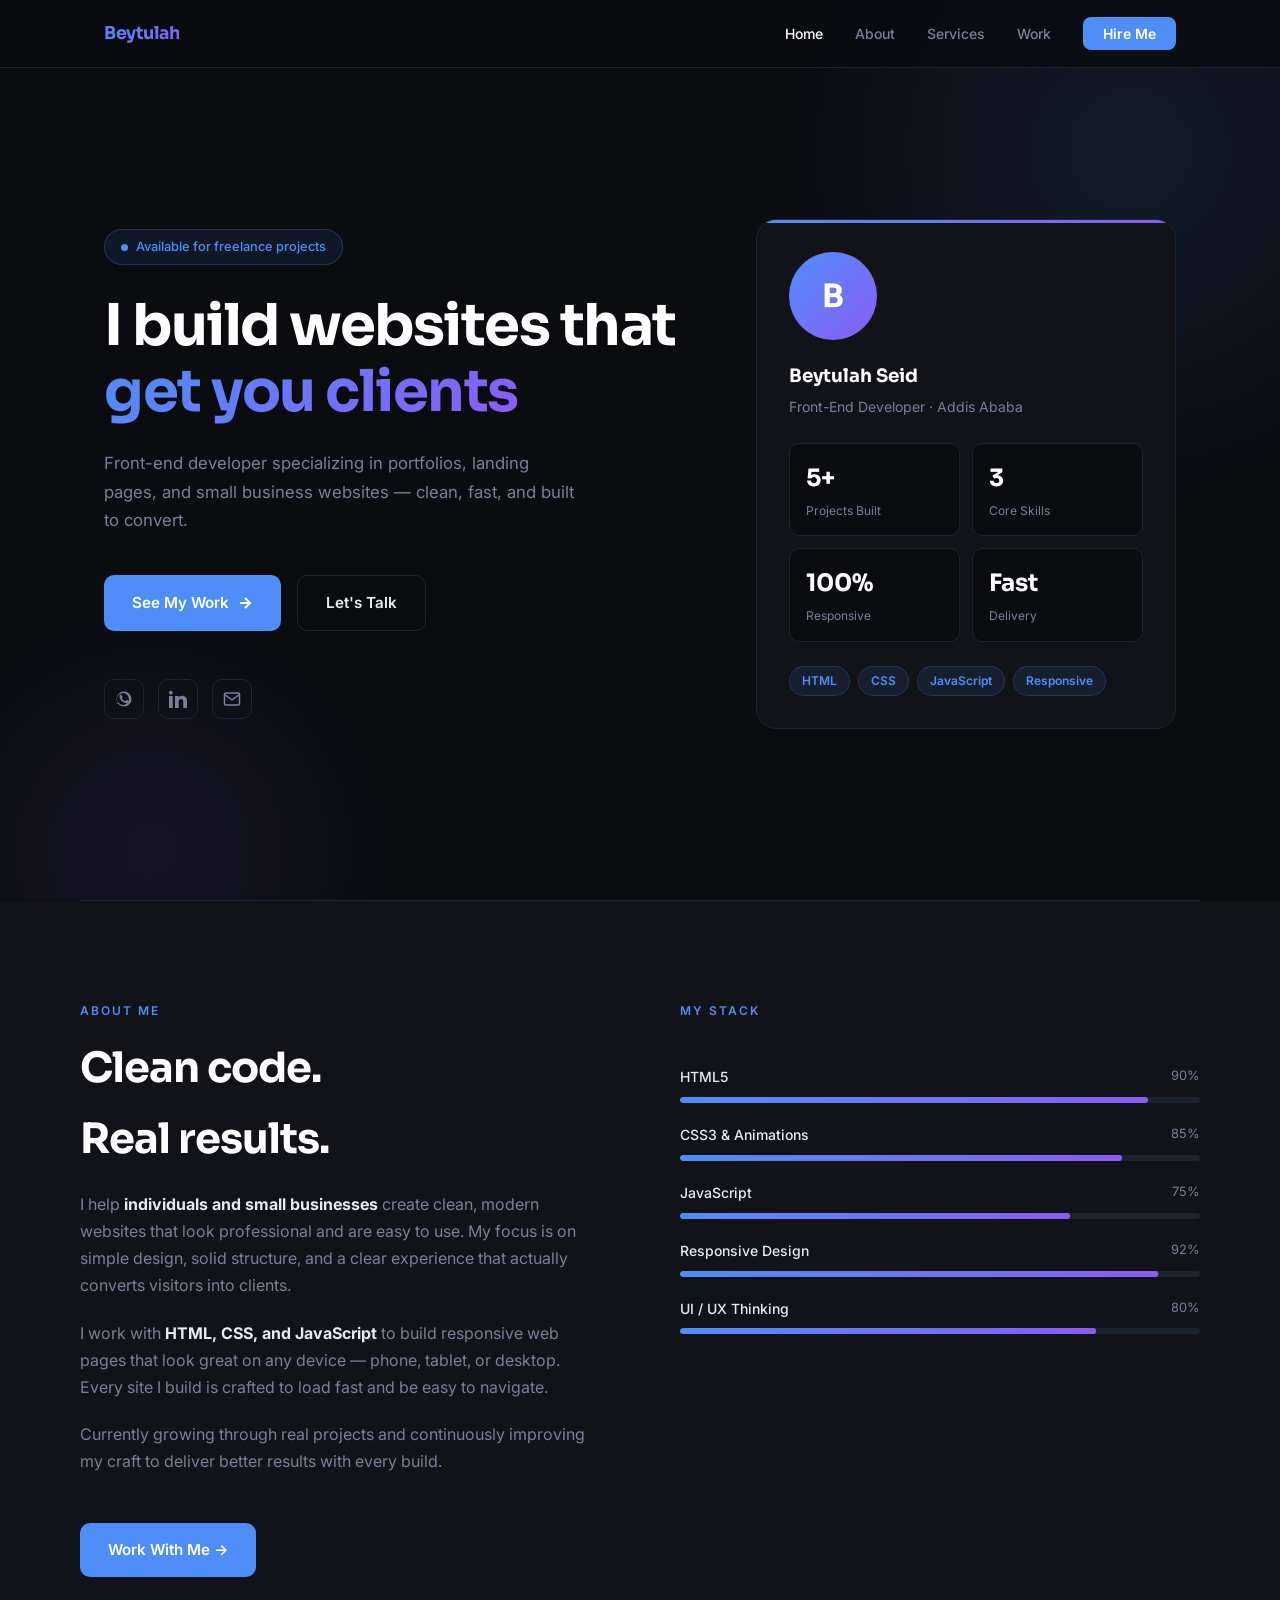
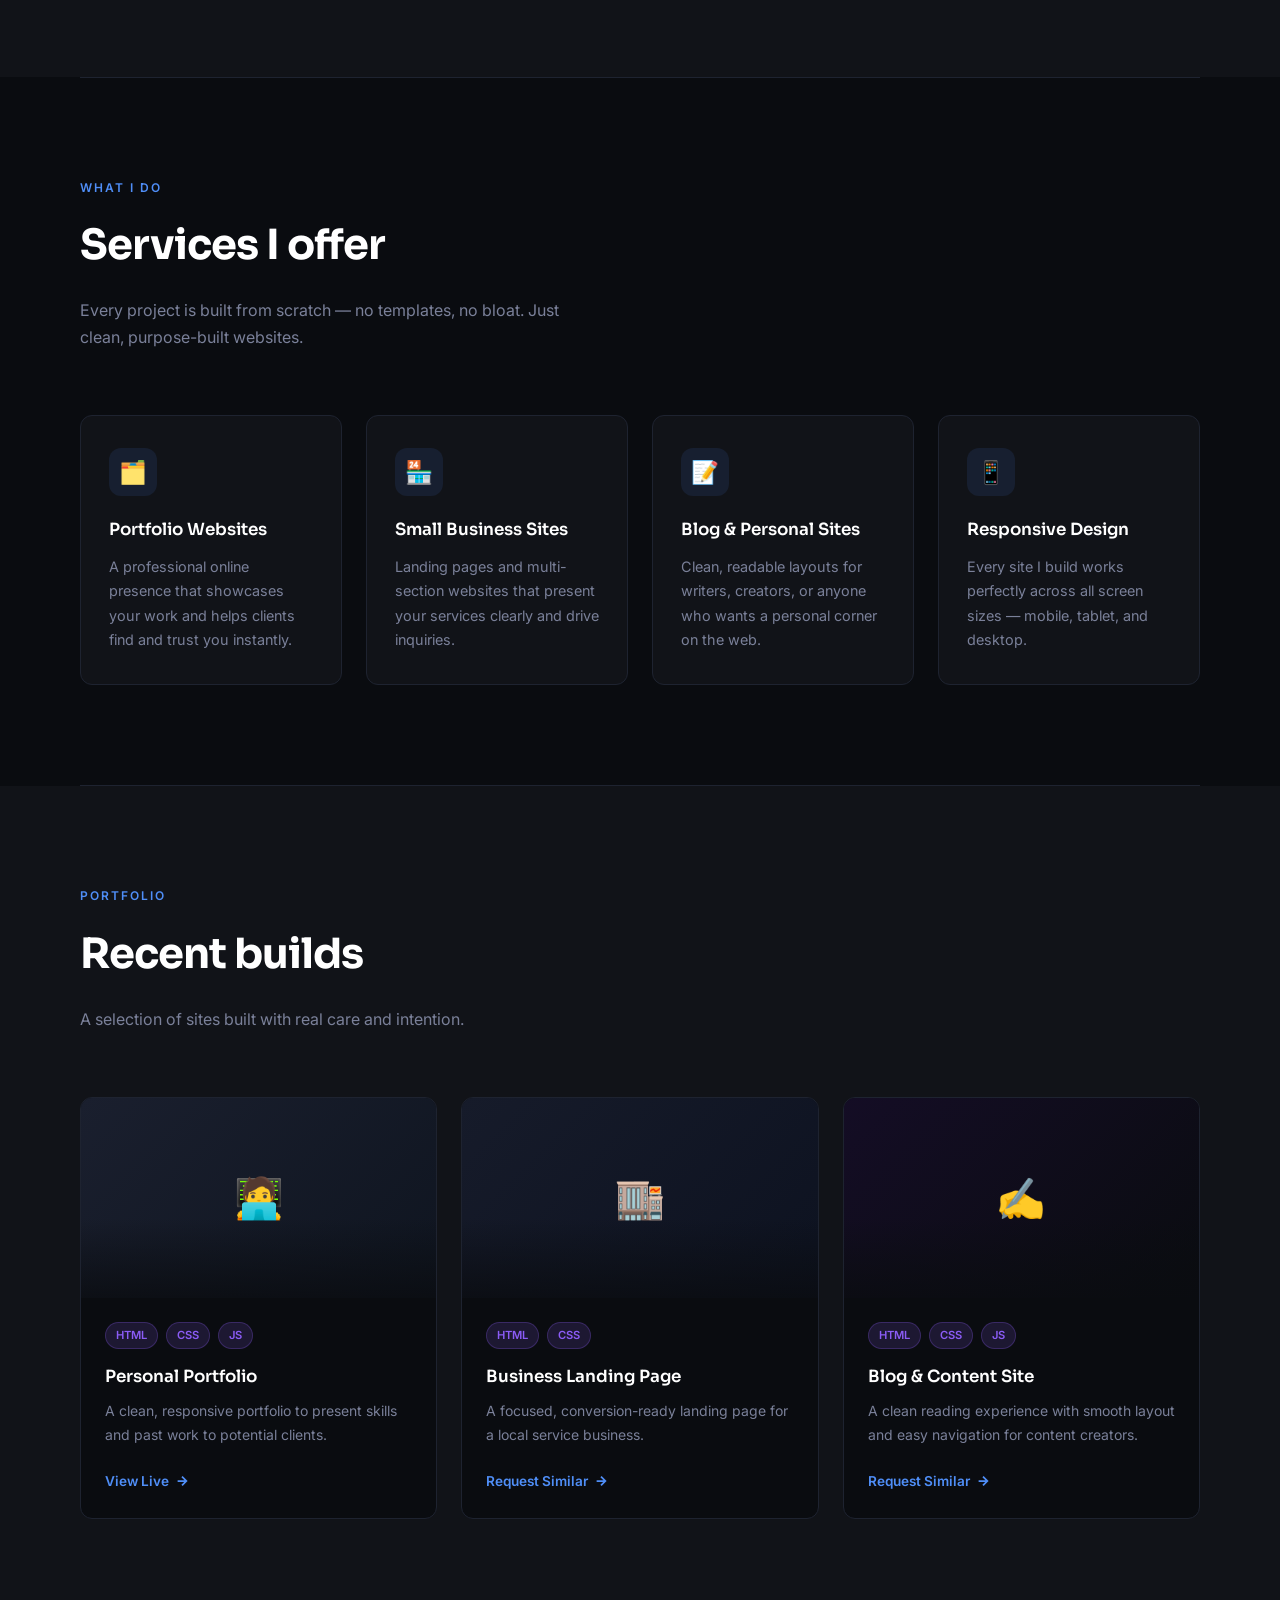
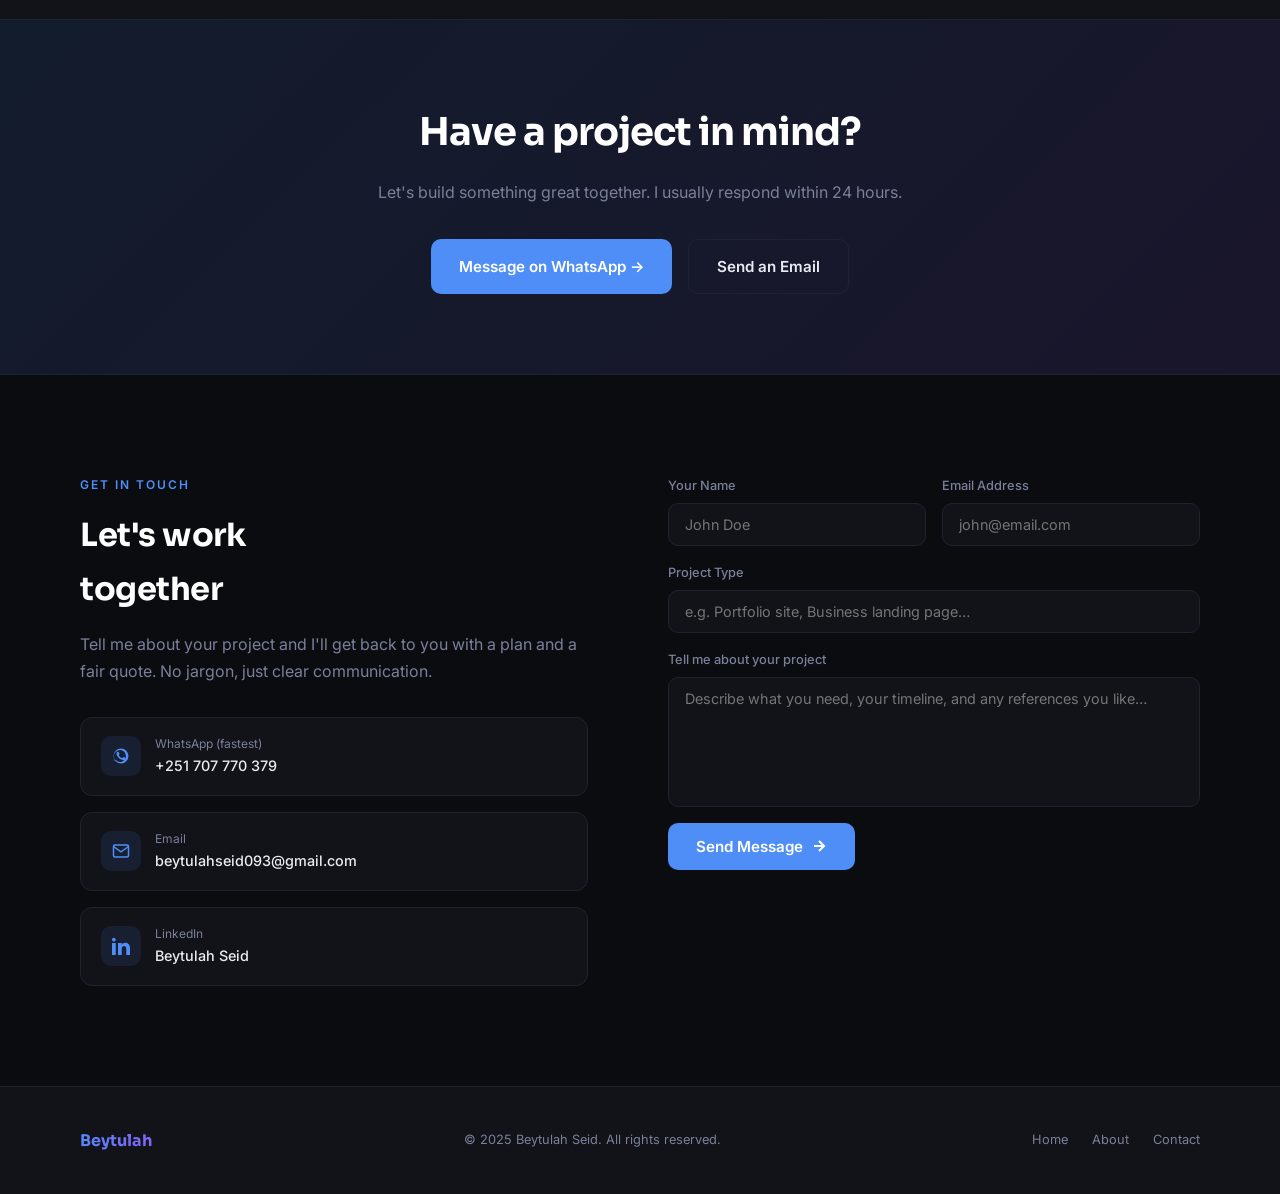
==== commit 306f4aee: "Fix script tag closing in index.html" ====
--- a/index.html
+++ b/index.html
@@ -328,6 +328,6 @@
     </div>
   </div>
 </footer>
-<script src="script.js"><script>
+<script src="script.js"></script>
 </body>
 </html>
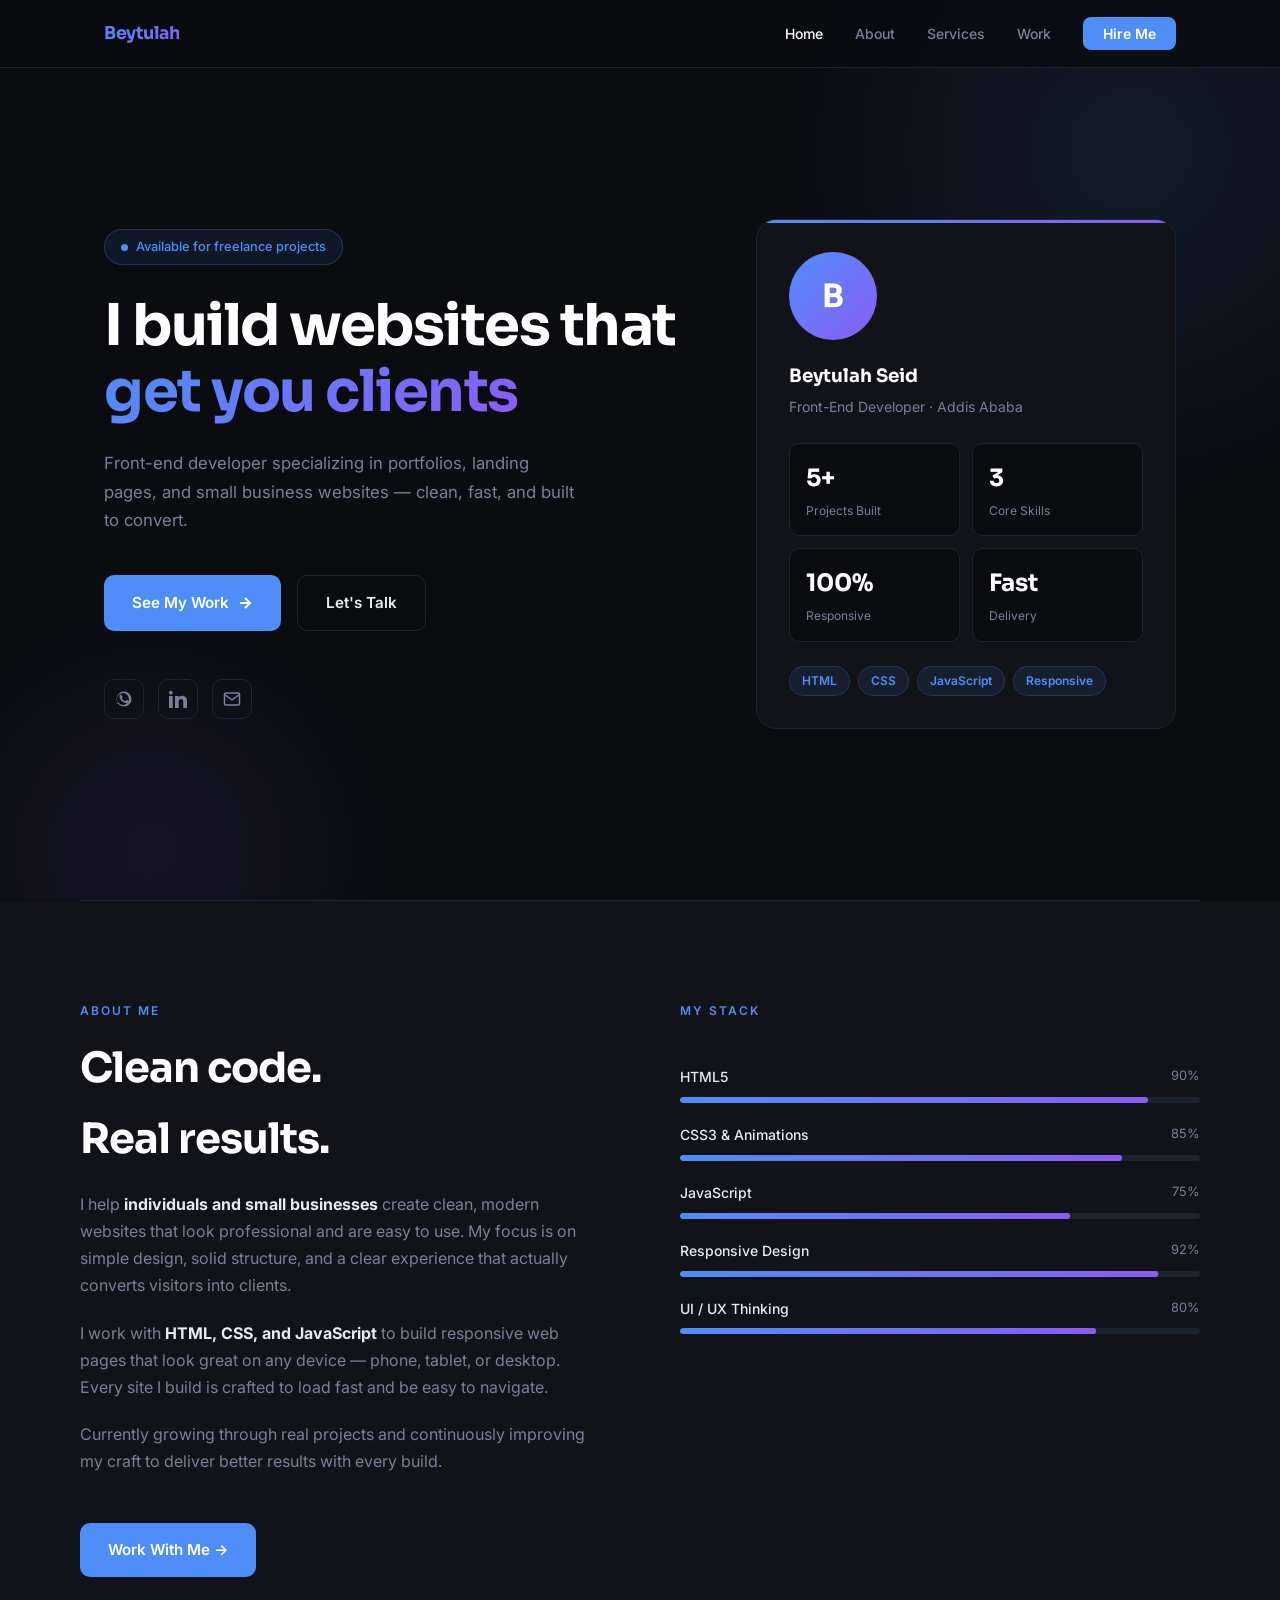
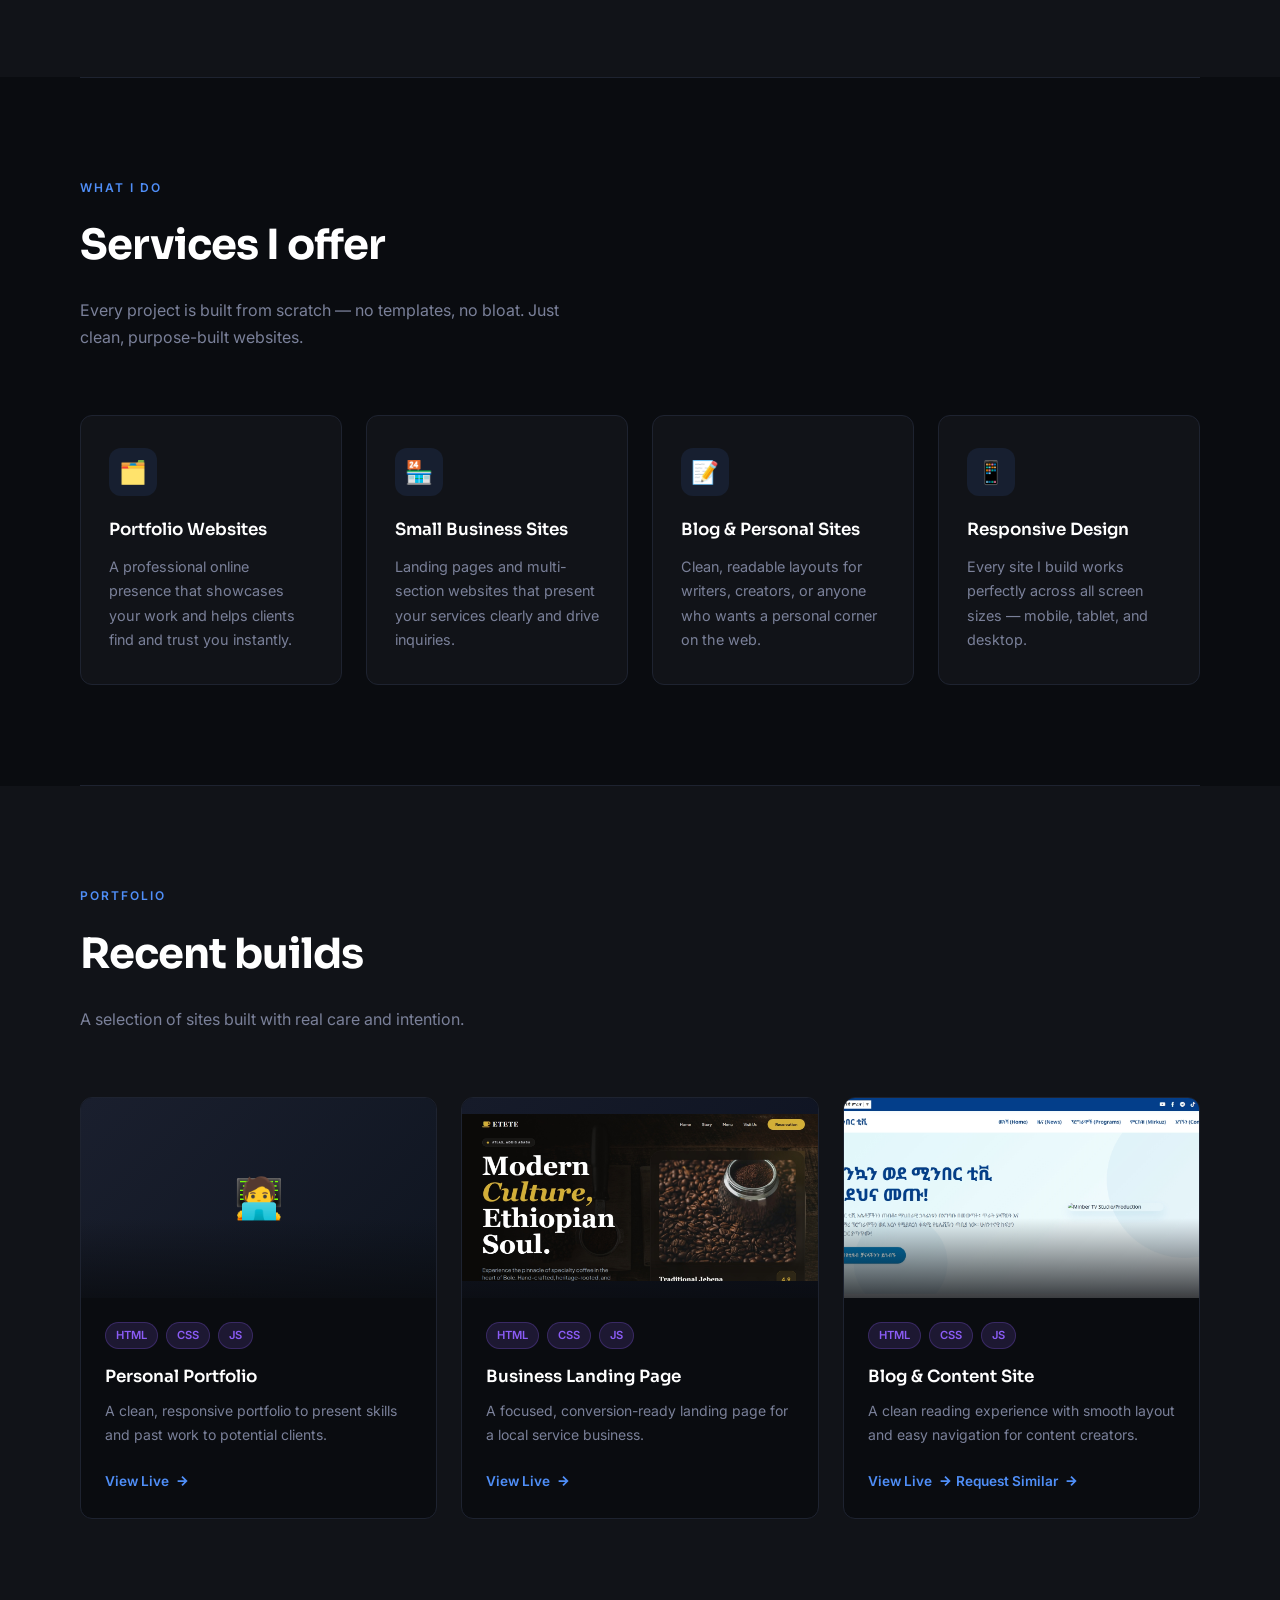
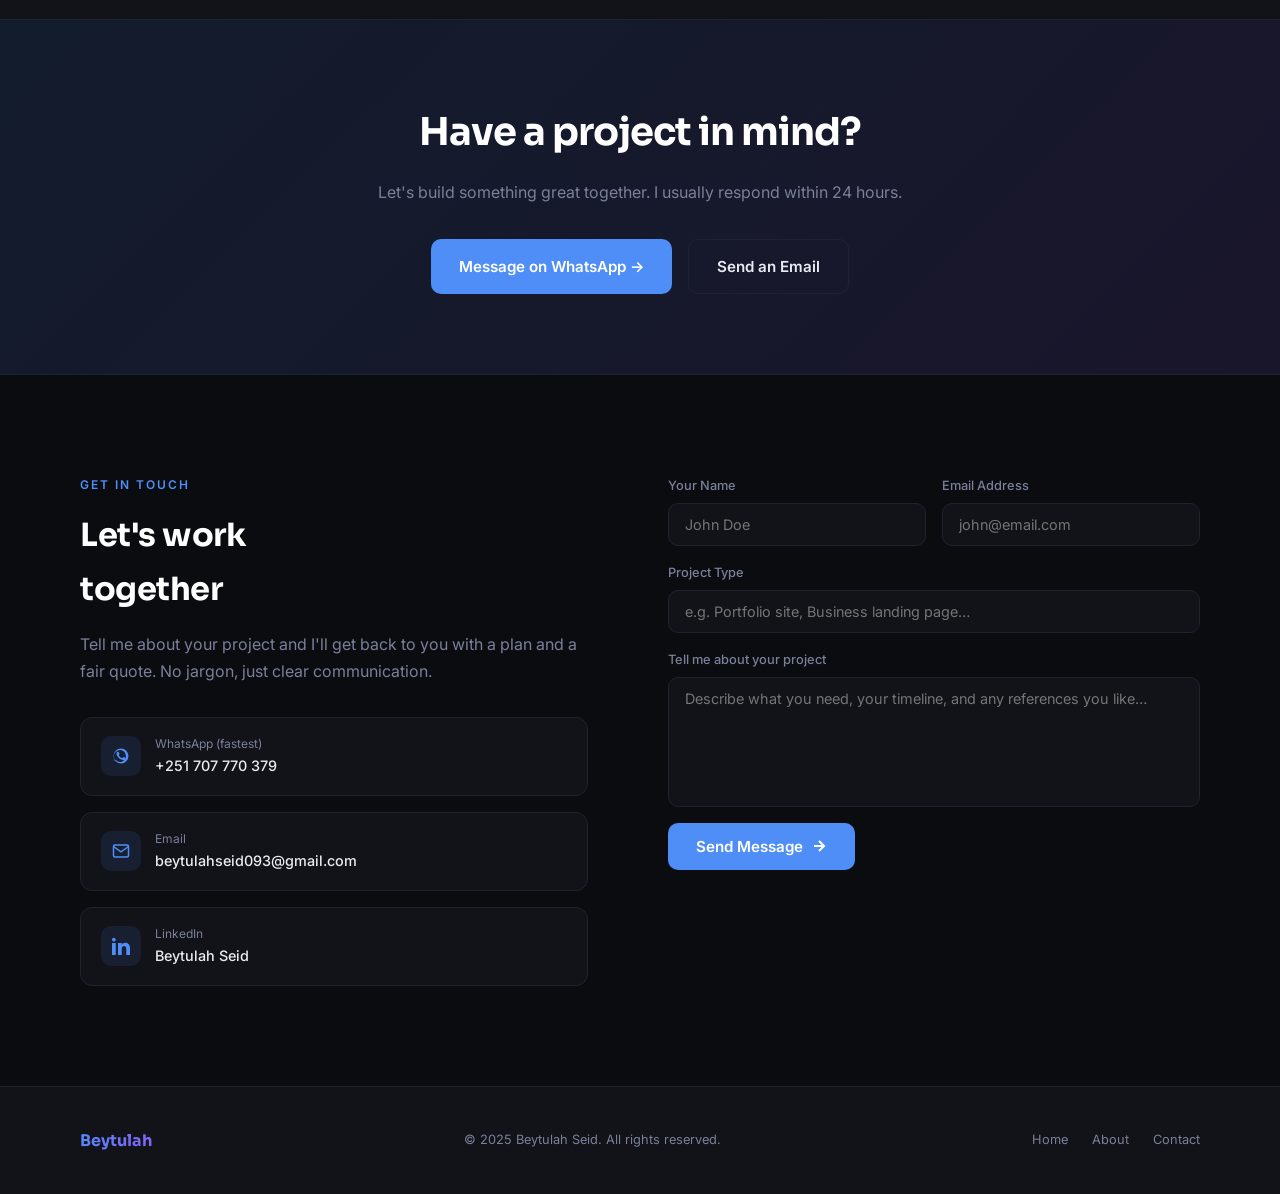
==== commit d14158e1: "Add inline styles and update project links" ====
--- a/index.html
+++ b/index.html
@@ -8,6 +8,13 @@
   <link rel="preconnect" href="https://fonts.gstatic.com" crossorigin />
   <link href="https://fonts.googleapis.com/css2?family=Sora:wght@300;400;600;700&family=Inter:wght@300;400;500&display=swap" rel="stylesheet" />
   <link rel="stylesheet" href="styles.css" />
+  <style>
+    .proj-thumb img {
+       width: 100%;
+       height: 100%;
+       object-fit: cover;
+    }
+  </style>
 </head>
 <body>
 
@@ -196,7 +203,7 @@
           <div class="proj-tags"><span class="proj-tag">HTML</span><span class="proj-tag">CSS</span><span class="proj-tag">JS</span></div>
           <h3>Personal Portfolio</h3>
           <p>A clean, responsive portfolio to present skills and past work to potential clients.</p>
-          <a href="https://beytulahseid17-wq.github.io/my-first-website/" target="_blank" class="proj-link">
+          <a href="gym.html" target="_blank" class="proj-link">
             View Live
             <svg viewBox="0 0 16 16" fill="none" stroke="currentColor" stroke-width="2"><path d="M3 8h10M8 3l5 5-5 5"/></svg>
           </a>
@@ -204,26 +211,30 @@
       </div>
       <div class="proj-card reveal" style="transition-delay:0.1s">
         <div class="proj-thumb" style="background:linear-gradient(135deg,#161b2a,#0d1220);">
-          <span style="font-size:2.5rem;z-index:1">🏬</span>
+          <span style="font-size:2.5rem;z-index:1"><img src="coffee.jpeg" alt="Project thumbnail" /></span>
         </div>
         <div class="proj-body">
-          <div class="proj-tags"><span class="proj-tag">HTML</span><span class="proj-tag">CSS</span></div>
+          <div class="proj-tags"><span class="proj-tag">HTML</span><span class="proj-tag">CSS</span><span class="proj-tag">JS</span></div>
           <h3>Business Landing Page</h3>
           <p>A focused, conversion-ready landing page for a local service business.</p>
-          <a href="#contact" class="proj-link">
-            Request Similar
+          <a href="etete.html" class="proj-link">
+            View Live
             <svg viewBox="0 0 16 16" fill="none" stroke="currentColor" stroke-width="2"><path d="M3 8h10M8 3l5 5-5 5"/></svg>
           </a>
         </div>
       </div>
       <div class="proj-card reveal" style="transition-delay:0.2s">
         <div class="proj-thumb" style="background:linear-gradient(135deg,#140d25,#0a0c10);">
-          <span style="font-size:2.5rem;z-index:1">✍️</span>
+          <img src="minber.jpeg" alt="Project thumbnail" />
         </div>
         <div class="proj-body">
           <div class="proj-tags"><span class="proj-tag">HTML</span><span class="proj-tag">CSS</span><span class="proj-tag">JS</span></div>
           <h3>Blog & Content Site</h3>
           <p>A clean reading experience with smooth layout and easy navigation for content creators.</p>
+          <a href="minbertv.html" class="proj-link">
+            View Live
+            <svg viewBox="0 0 16 16" fill="none" stroke="currentColor" stroke-width="2"><path d="M3 8h10M8 3l5 5-5 5"/></svg>
+          </a>
           <a href="#contact" class="proj-link">
             Request Similar
             <svg viewBox="0 0 16 16" fill="none" stroke="currentColor" stroke-width="2"><path d="M3 8h10M8 3l5 5-5 5"/></svg>
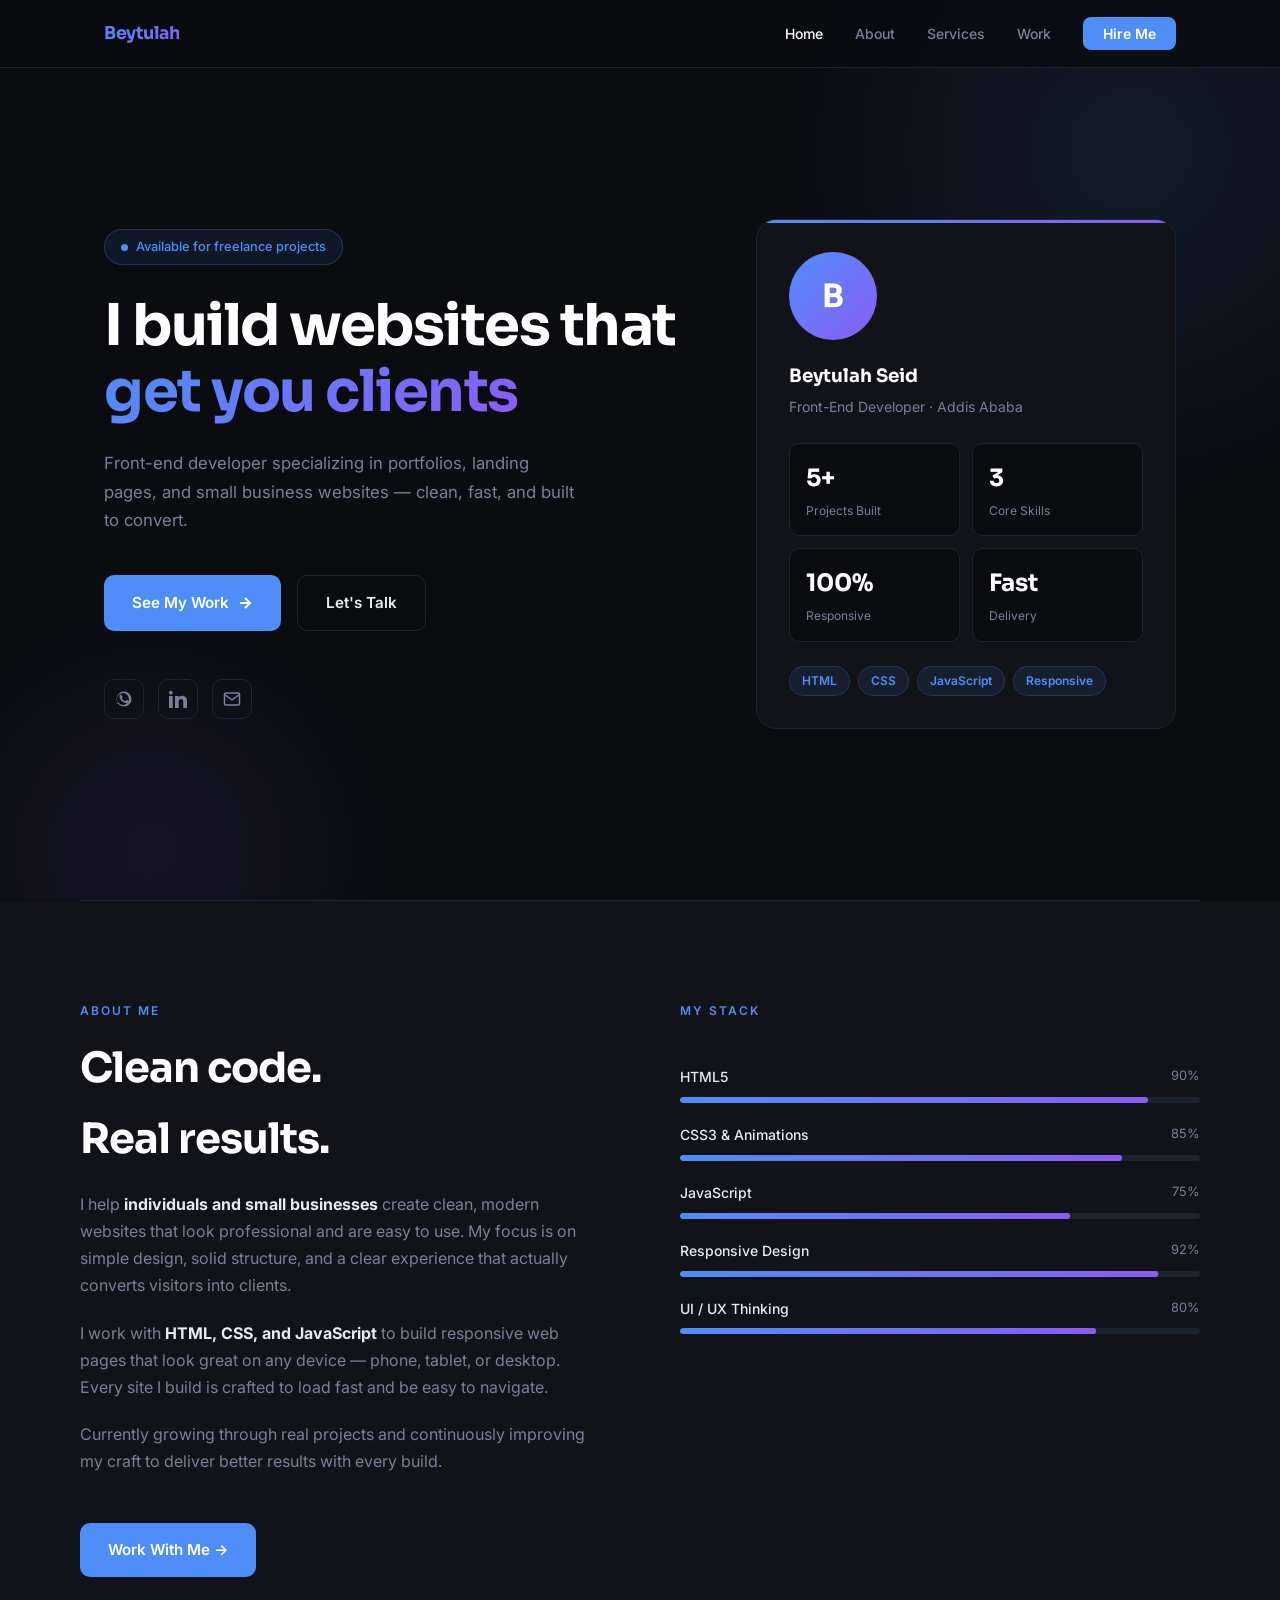
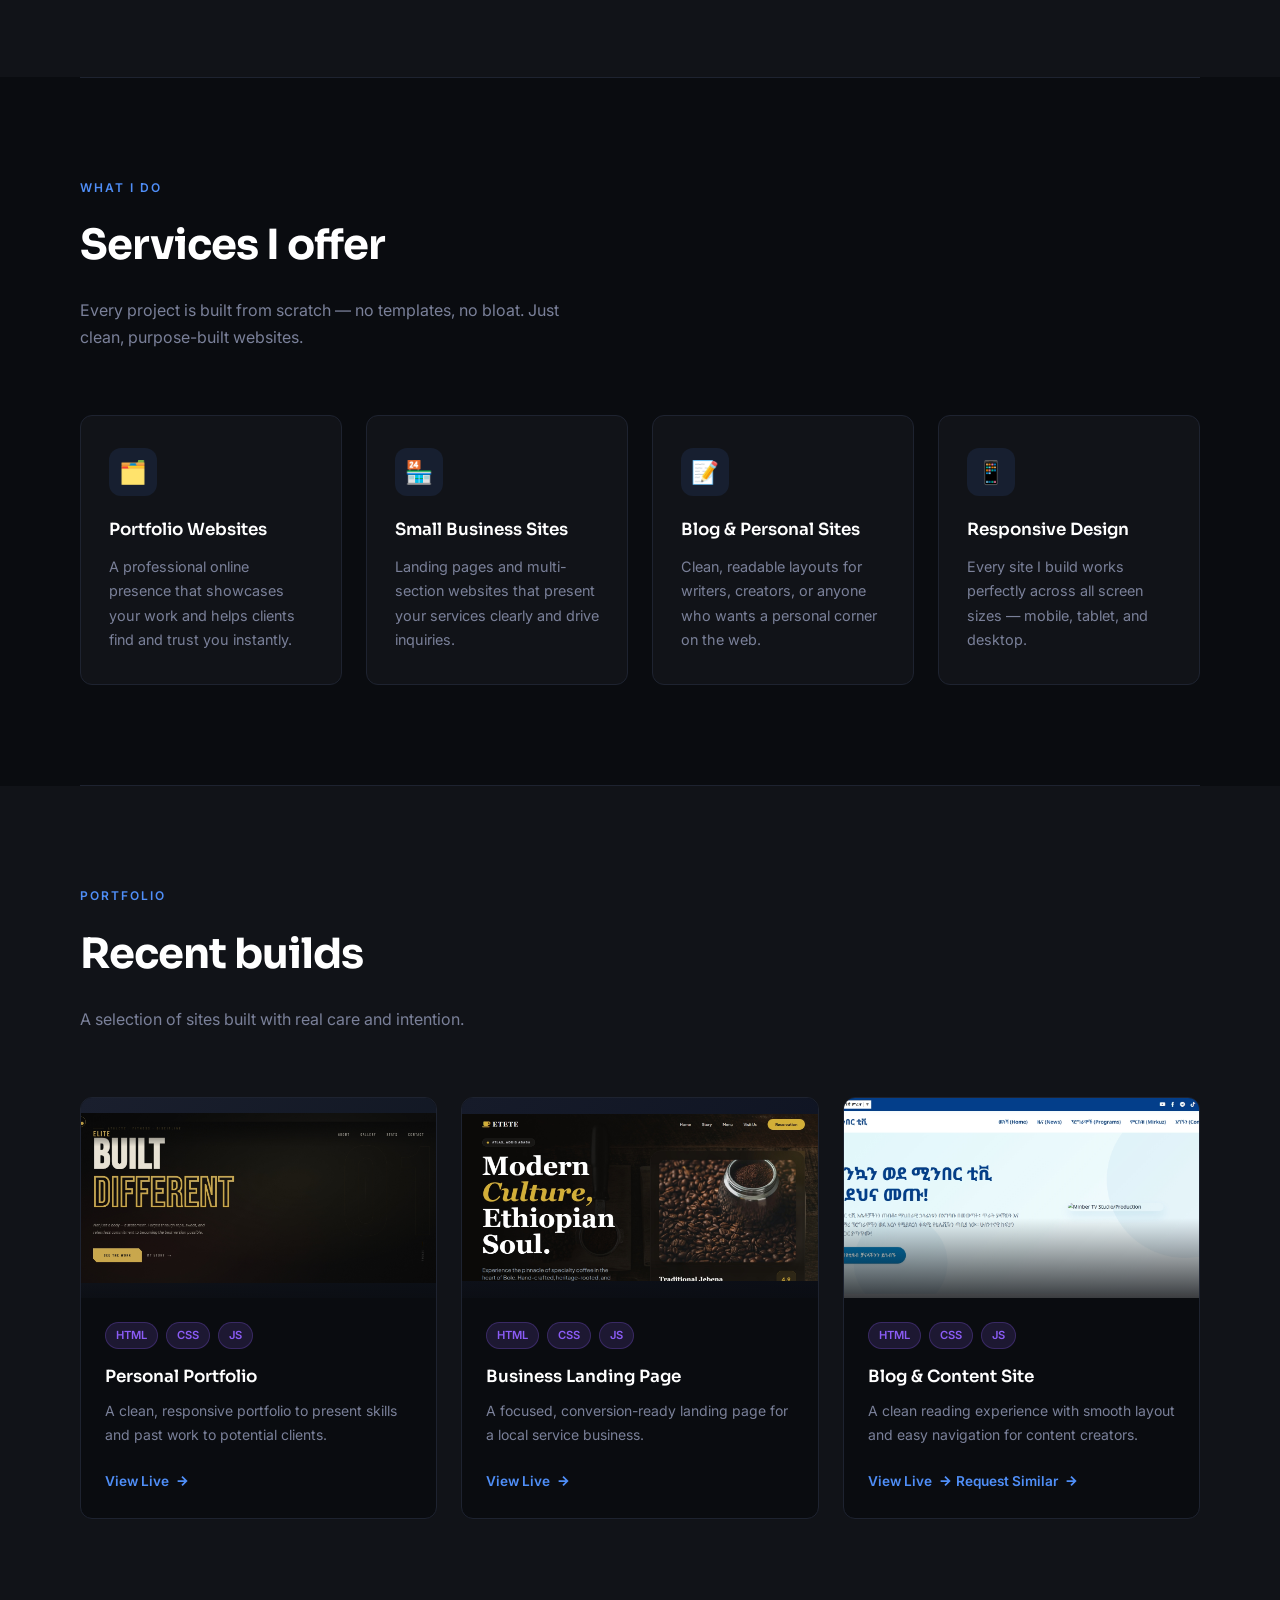
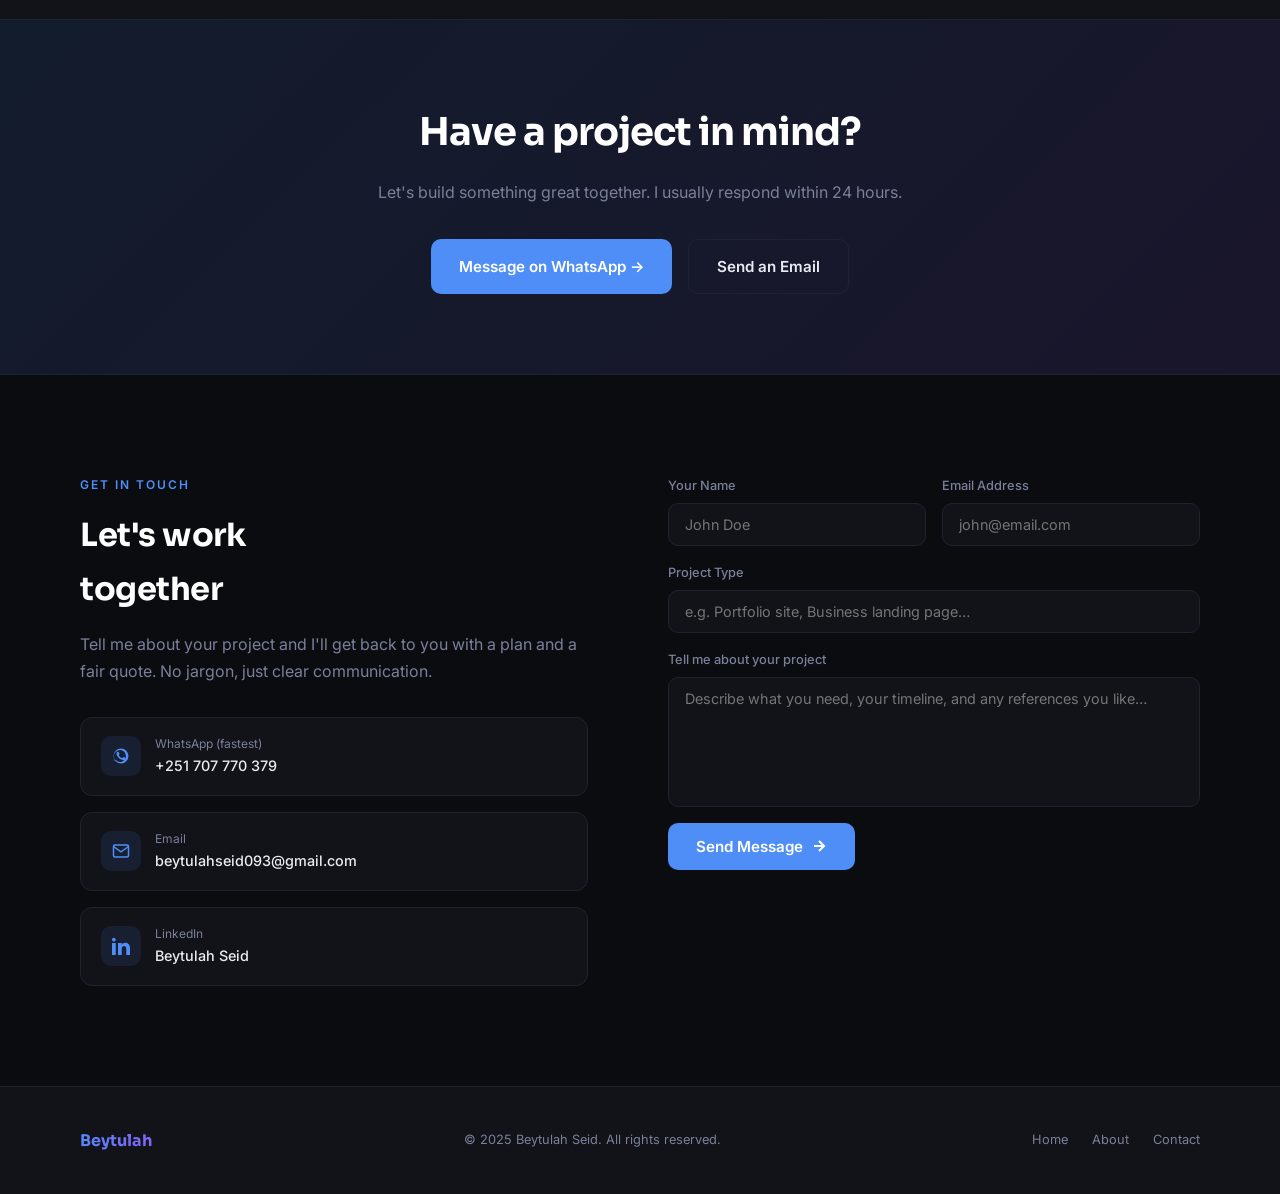
==== commit 0afb87f2: "Replace emoji with project thumbnail image" ====
--- a/index.html
+++ b/index.html
@@ -197,7 +197,7 @@
     <div class="projects-grid">
       <div class="proj-card reveal">
         <div class="proj-thumb" style="background:linear-gradient(135deg,#1a1f2e,#0f1520);">
-          <span style="font-size:2.5rem;z-index:1">🧑‍💻</span>
+          <span style="font-size:2.5rem;z-index:1"><img src="gym.jpeg" alt="Project thumbnail" /></span>
         </div>
         <div class="proj-body">
           <div class="proj-tags"><span class="proj-tag">HTML</span><span class="proj-tag">CSS</span><span class="proj-tag">JS</span></div>
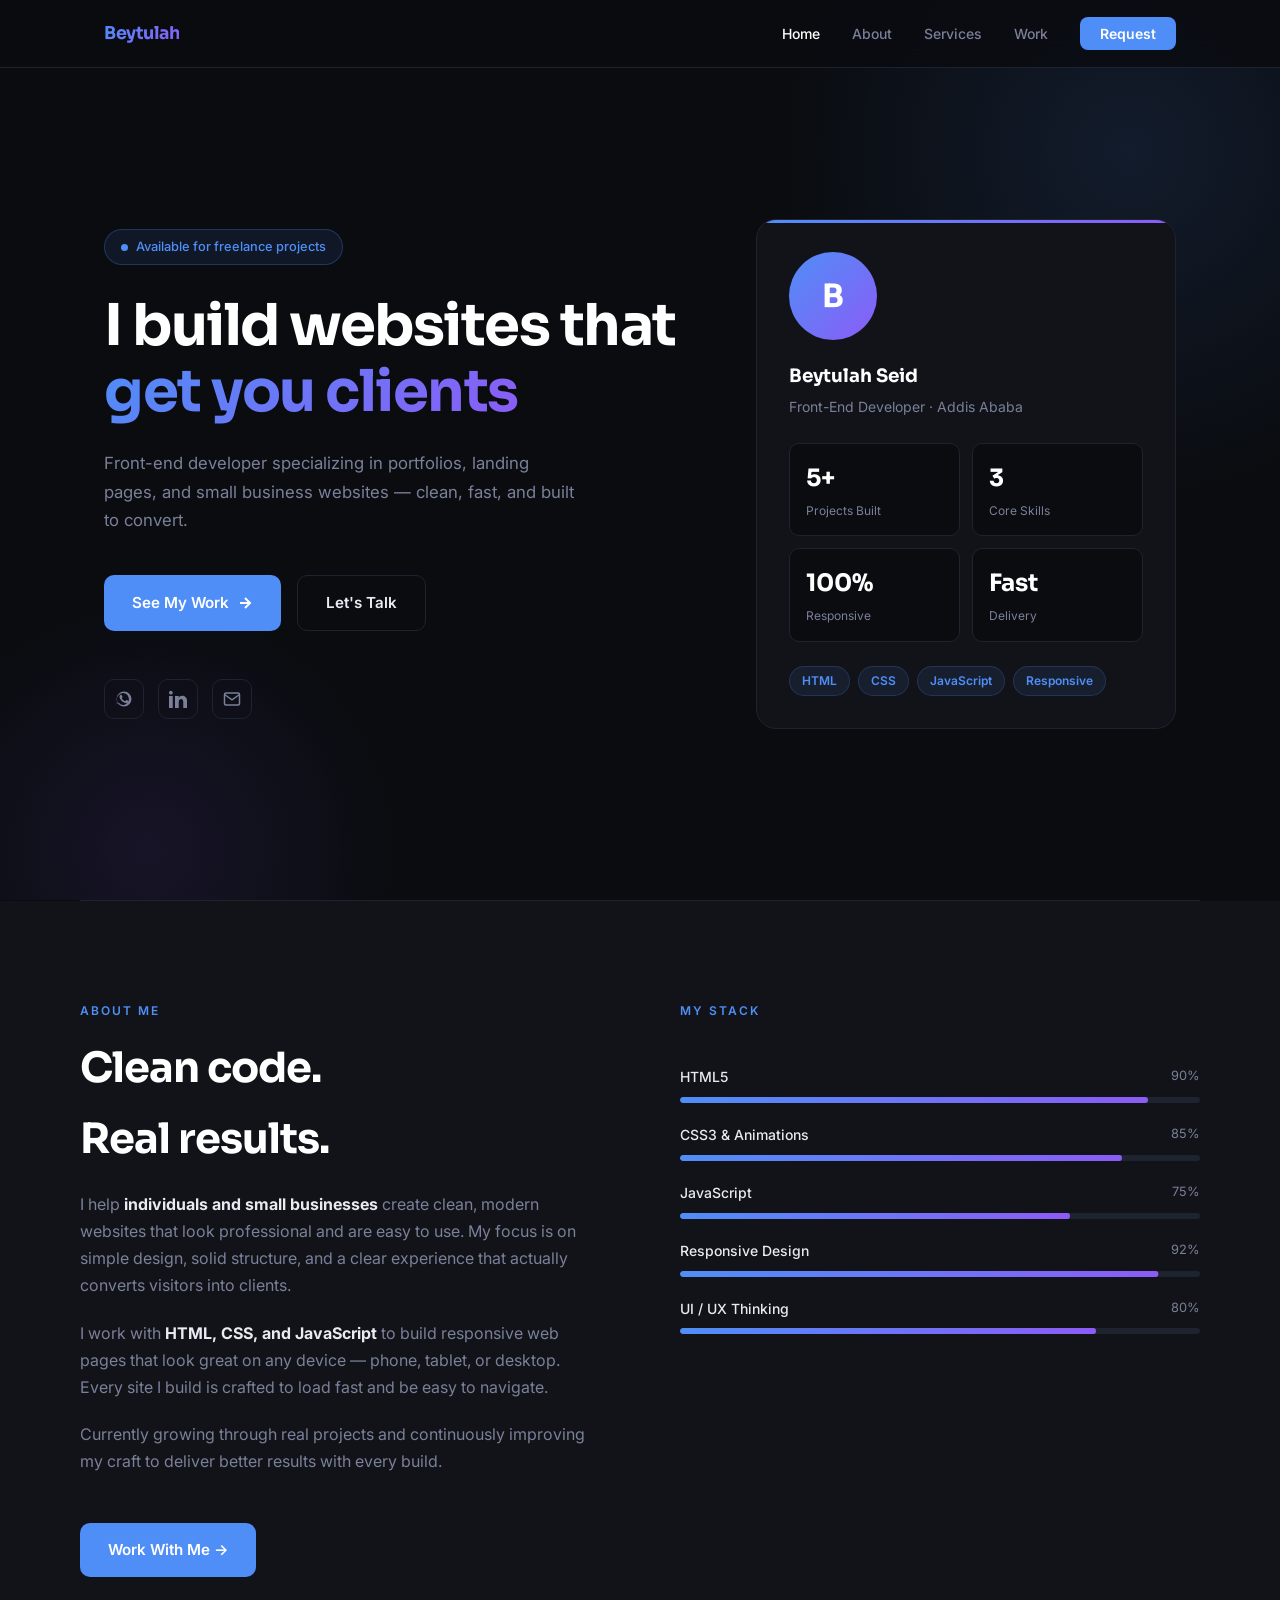
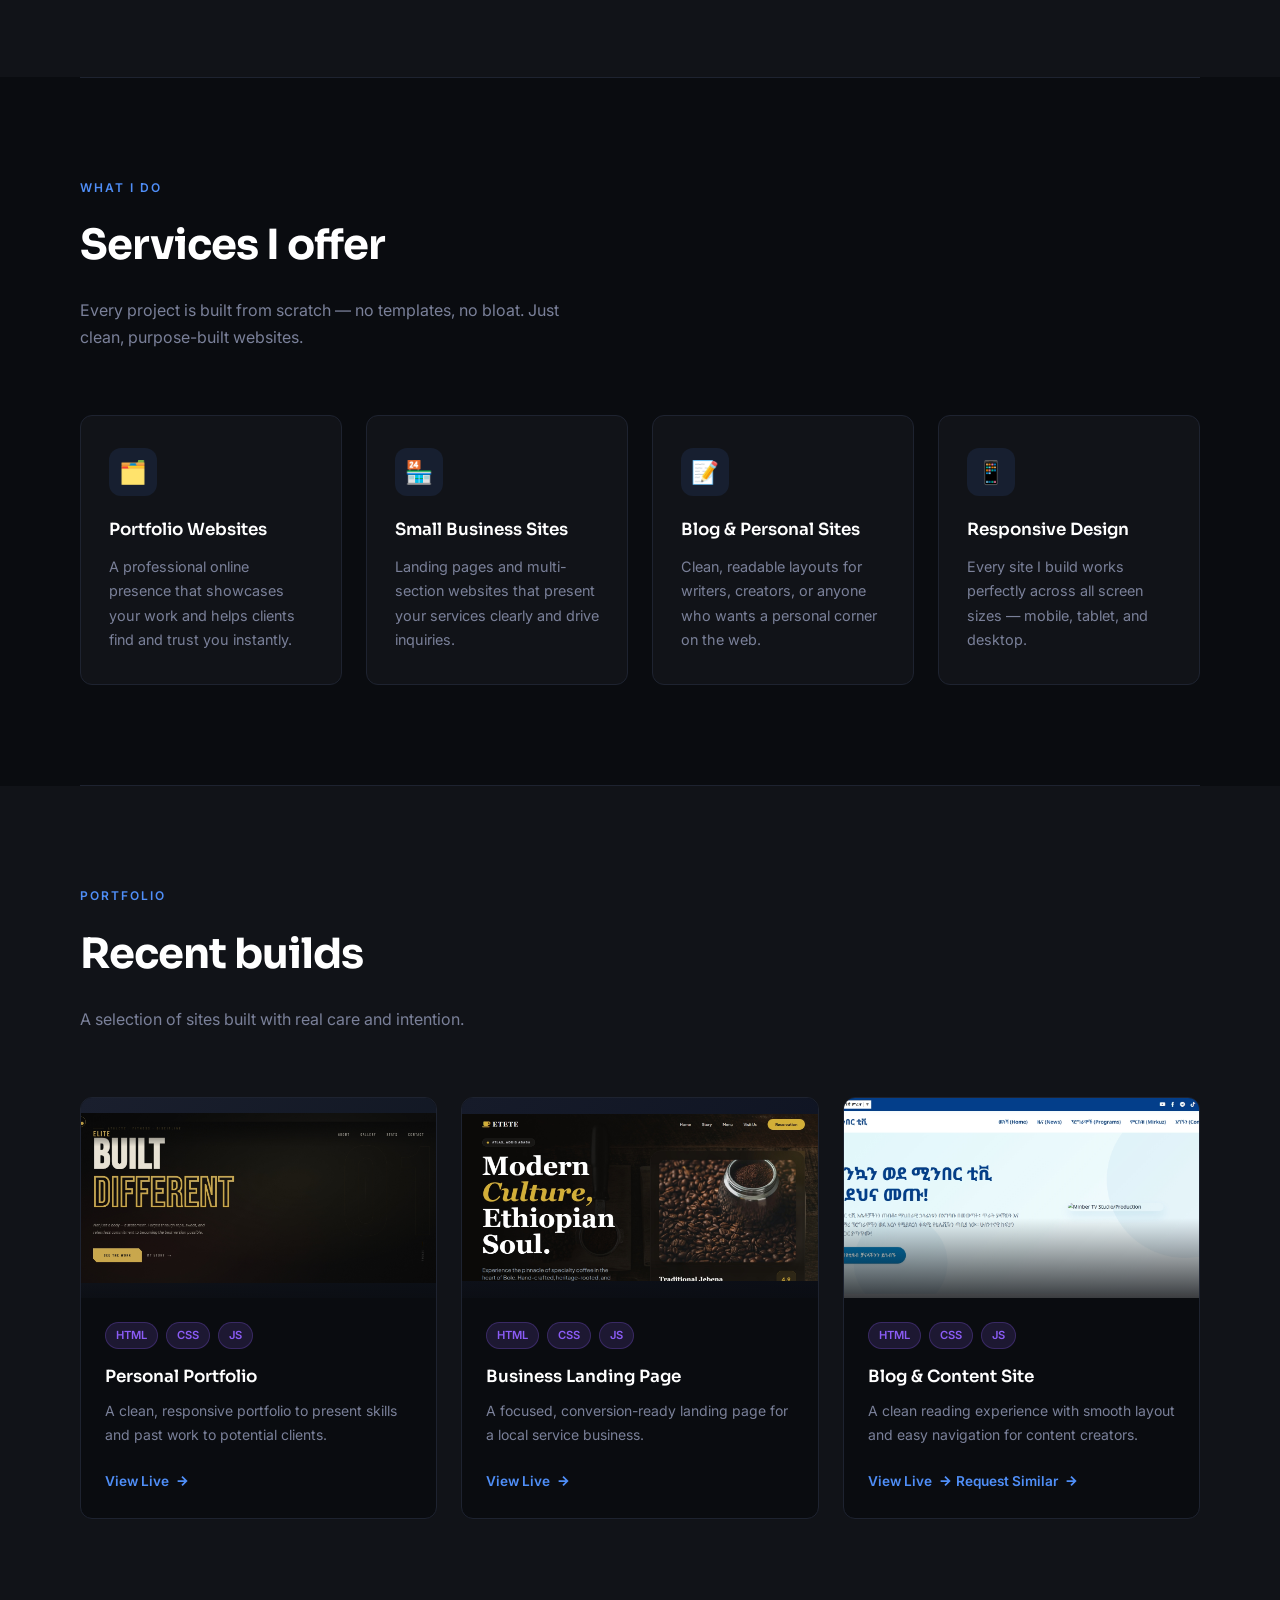
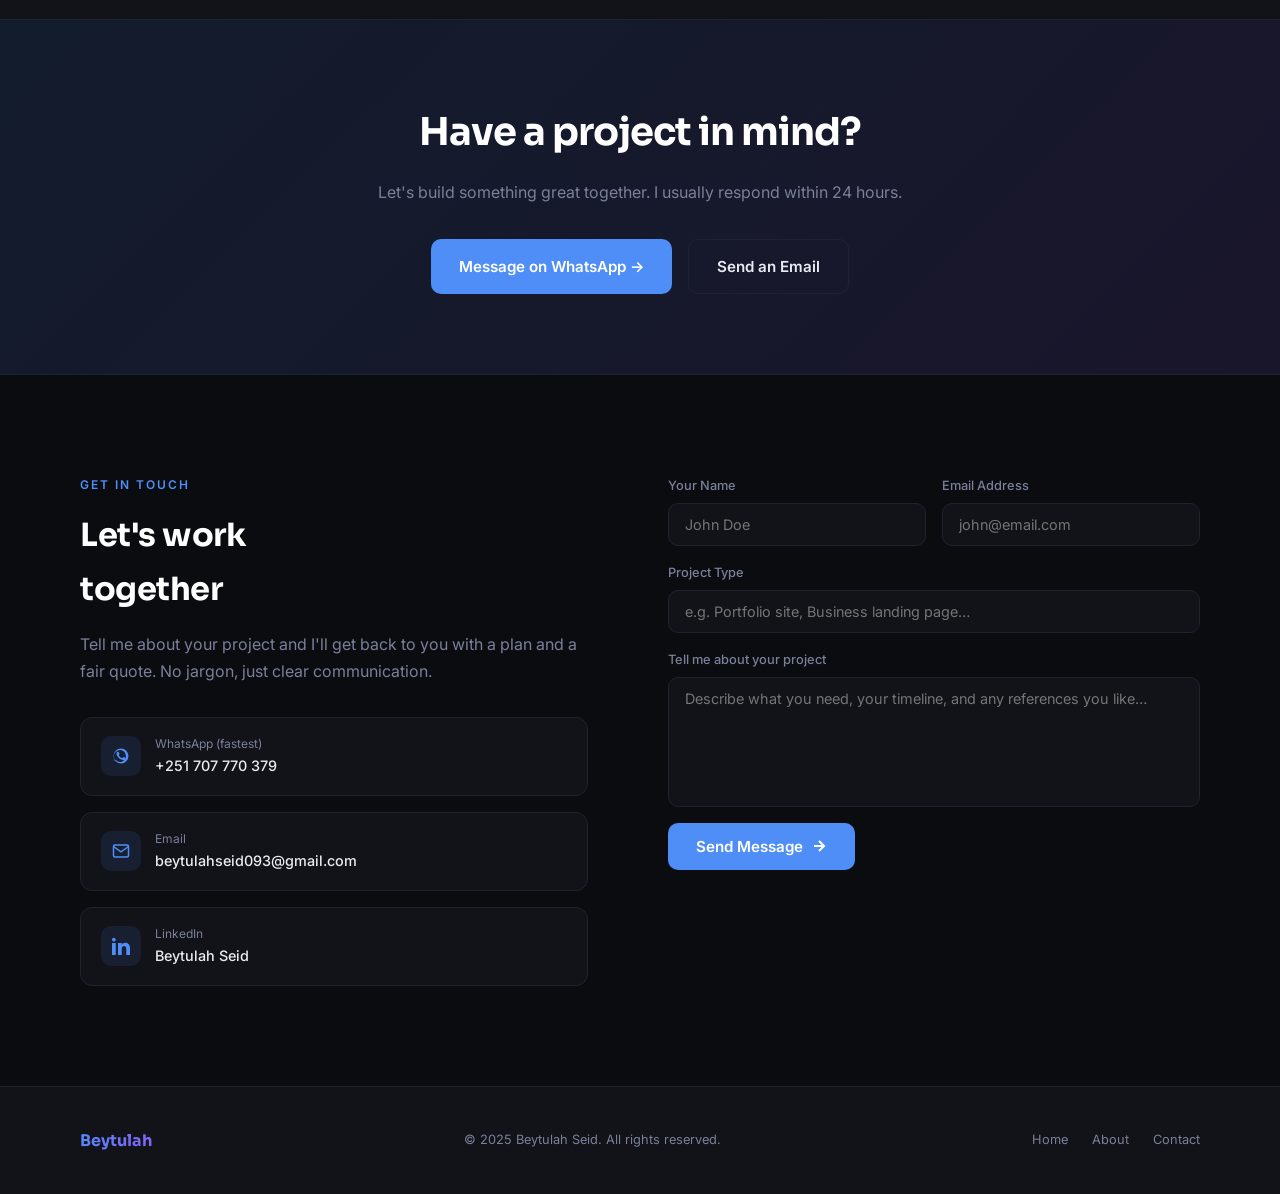
==== commit 1cda8bbd: "Change 'Hire Me' link to 'Request' in navigation" ====
--- a/index.html
+++ b/index.html
@@ -27,7 +27,7 @@
       <li><a href="#about">About</a></li>
       <li><a href="#services">Services</a></li>
       <li><a href="#projects">Work</a></li>
-      <li><a href="#contact" class="nav-cta">Hire Me</a></li>
+      <li><a href="#contact" class="nav-cta">Request</a></li>
     </ul>
     <button class="burger" id="burger" aria-label="Menu">
       <span></span><span></span><span></span>
@@ -39,7 +39,7 @@
   <a href="#about" onclick="closeMobile()">About</a>
   <a href="#services" onclick="closeMobile()">Services</a>
   <a href="#projects" onclick="closeMobile()">Work</a>
-  <a href="#contact" onclick="closeMobile()">Hire Me</a>
+  <a href="#contact" onclick="closeMobile()">Request</a>
 </div>
 
 <!-- HERO -->
@@ -299,7 +299,7 @@
       <div class="reveal" style="transition-delay:0.15s">
         <div class="contact-form" id="contactForm">
           <div class="form-row">
-            <div class="field">
+            <div class="field" action="https://formspree.io/f/xwvjzwaq" method="POST" />
               <label for="fname">Your Name</label>
               <input type="text" id="fname" placeholder="John Doe" />
             </div>
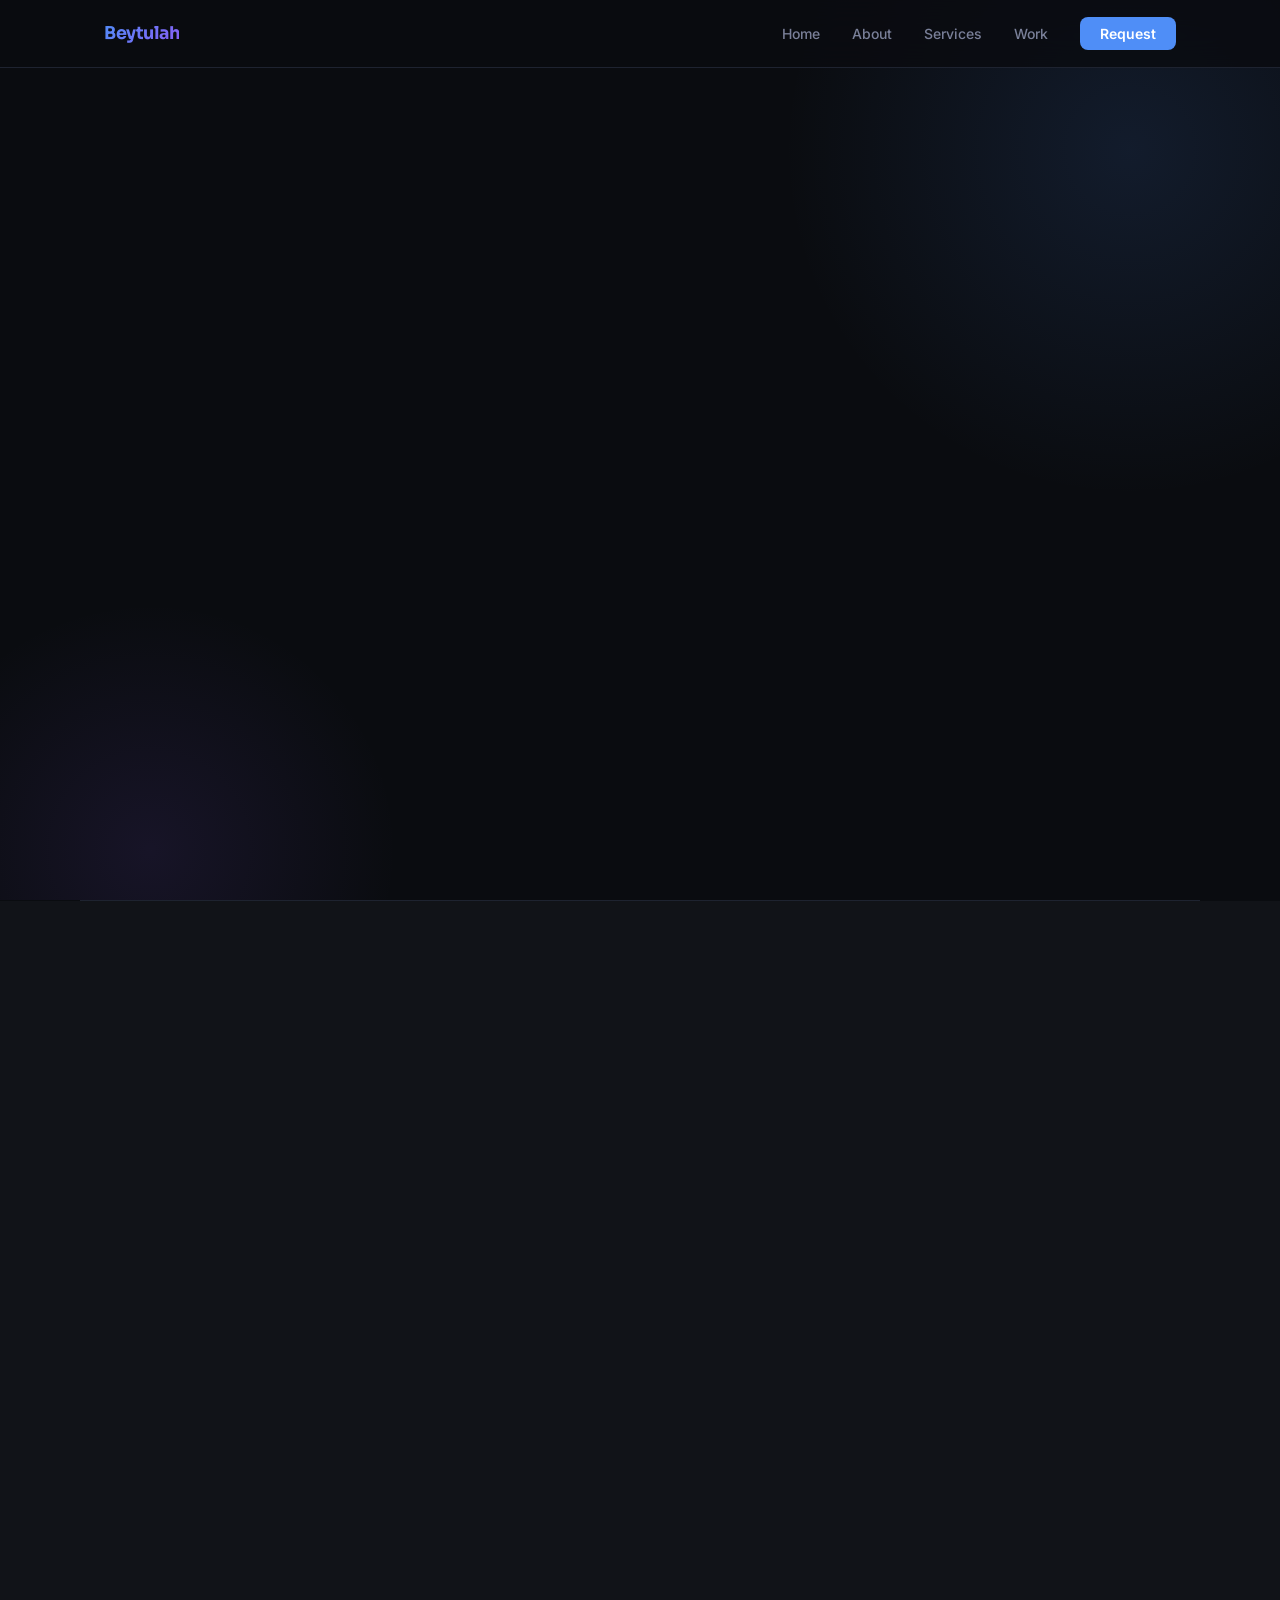
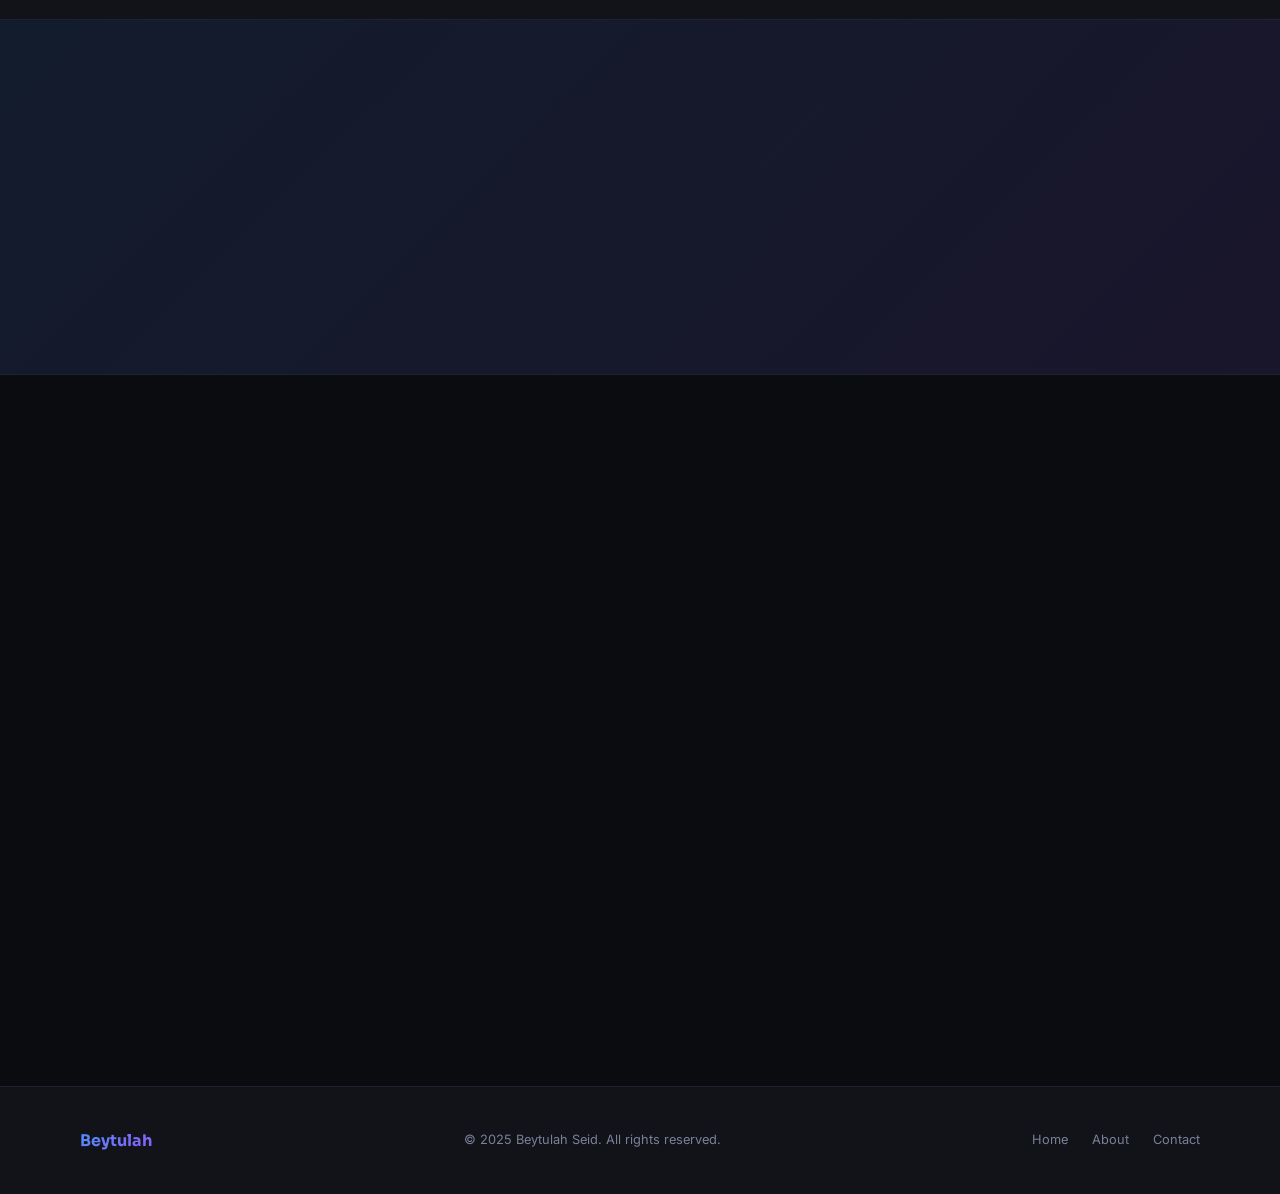
==== commit 9c899568: "Update index.html" ====
--- a/index.html
+++ b/index.html
@@ -7,7 +7,7 @@
   <link rel="preconnect" href="https://fonts.googleapis.com" />
   <link rel="preconnect" href="https://fonts.gstatic.com" crossorigin />
   <link href="https://fonts.googleapis.com/css2?family=Sora:wght@300;400;600;700&family=Inter:wght@300;400;500&display=swap" rel="stylesheet" />
-  <link rel="stylesheet" href="styles.css" />
+  <link rel="stylesheet" href="css/styles.css" />
   <style>
     .proj-thumb img {
        width: 100%;
@@ -339,6 +339,6 @@
     </div>
   </div>
 </footer>
-<script src="script.js"></script>
+<script src="script/index.js"></script>
 </body>
 </html>
--- a/css/styles.css
+++ b/css/styles.css
@@ -0,0 +1,434 @@
+ /* ── TOKENS ──────────────────────────────────────────── */
+    :root {
+      --bg:        #0A0C10;
+      --surface:   #111318;
+      --border:    #1E2330;
+      --accent:    #4F8EF7;
+      --accent2:   #8B5CF6;
+      --text:      #E8EBF2;
+      --muted:     #7A8099;
+      --white:     #FFFFFF;
+      --radius:    12px;
+      --max:       1120px;
+      --nav-h:     68px;
+      --glow: 0 0 40px rgba(79,142,247,0.18);
+    }
+
+    /* ── RESET ───────────────────────────────────────────── */
+    *, *::before, *::after { box-sizing: border-box; margin: 0; padding: 0; }
+    html { scroll-behavior: smooth; }
+    body {
+      background: var(--bg);
+      color: var(--text);
+      font-family: 'Inter', sans-serif;
+      font-size: 16px;
+      line-height: 1.7;
+      -webkit-font-smoothing: antialiased;
+    }
+    img { display: block; max-width: 100%; }
+    a { color: inherit; text-decoration: none; }
+    ul { list-style: none; }
+
+    /* ── NAV ─────────────────────────────────────────────── */
+    nav {
+      position: fixed; top: 0; left: 0; right: 0; z-index: 100;
+      height: var(--nav-h);
+      background: rgba(10,12,16,0.82);
+      backdrop-filter: blur(16px);
+      border-bottom: 1px solid var(--border);
+      display: flex; align-items: center;
+    }
+    .nav-inner {
+      width: 100%; max-width: var(--max);
+      margin: 0 auto; padding: 0 24px;
+      display: flex; align-items: center; justify-content: space-between;
+    }
+    .logo {
+      font-family: 'Sora', sans-serif;
+      font-weight: 700; font-size: 1.1rem; letter-spacing: -0.5px;
+      background: linear-gradient(135deg, var(--accent), var(--accent2));
+      -webkit-background-clip: text; -webkit-text-fill-color: transparent;
+    }
+    .nav-links { display: flex; gap: 32px; align-items: center; }
+    .nav-links a {
+      font-size: 0.875rem; font-weight: 500; color: var(--muted);
+      transition: color 0.2s;
+    }
+    .nav-links a:hover { color: var(--white); }
+    .nav-cta {
+      background: var(--accent);
+      color: var(--white) !important;
+      padding: 8px 20px;
+      border-radius: 8px;
+      font-weight: 600 !important;
+      transition: opacity 0.2s !important;
+    }
+    .nav-cta:hover { opacity: 0.88; }
+    .burger {
+      display: none; flex-direction: column; gap: 5px; cursor: pointer;
+      background: none; border: none; padding: 4px;
+    }
+    .burger span {
+      width: 24px; height: 2px; background: var(--text);
+      border-radius: 2px; transition: 0.3s;
+    }
+
+    /* ── HERO ────────────────────────────────────────────── */
+    .hero {
+      min-height: 100vh;
+      display: flex; align-items: center;
+      padding: calc(var(--nav-h) + 60px) 24px 80px;
+      position: relative; overflow: hidden;
+    }
+    .hero-glow {
+      position: absolute; top: -200px; right: -200px;
+      width: 700px; height: 700px; border-radius: 50%;
+      background: radial-gradient(circle, rgba(79,142,247,0.12) 0%, transparent 70%);
+      pointer-events: none;
+    }
+    .hero-glow2 {
+      position: absolute; bottom: -200px; left: -100px;
+      width: 500px; height: 500px; border-radius: 50%;
+      background: radial-gradient(circle, rgba(139,92,246,0.10) 0%, transparent 70%);
+      pointer-events: none;
+    }
+    .hero-inner {
+      max-width: var(--max); margin: 0 auto;
+      display: grid; grid-template-columns: 1fr 420px; gap: 80px; align-items: center;
+      position: relative; z-index: 1;
+    }
+    .hero-tag {
+      display: inline-flex; align-items: center; gap: 8px;
+      background: rgba(79,142,247,0.1);
+      border: 1px solid rgba(79,142,247,0.25);
+      border-radius: 100px;
+      padding: 6px 16px;
+      font-size: 0.8rem; font-weight: 500; color: var(--accent);
+      margin-bottom: 28px;
+    }
+    .hero-tag::before {
+      content: ''; width: 7px; height: 7px; border-radius: 50%;
+      background: var(--accent); animation: pulse 2s infinite;
+    }
+    @keyframes pulse {
+      0%, 100% { opacity: 1; transform: scale(1); }
+      50%       { opacity: 0.5; transform: scale(1.4); }
+    }
+    .hero h1 {
+      font-family: 'Sora', sans-serif;
+      font-size: clamp(2.2rem, 5vw, 3.6rem);
+      font-weight: 700; line-height: 1.15; letter-spacing: -1.5px;
+      color: var(--white); margin-bottom: 24px;
+    }
+    .hero h1 span {
+      background: linear-gradient(135deg, var(--accent) 0%, var(--accent2) 100%);
+      -webkit-background-clip: text; -webkit-text-fill-color: transparent;
+    }
+    .hero-sub {
+      font-size: 1.05rem; color: var(--muted); max-width: 480px; margin-bottom: 40px;
+    }
+    .hero-actions { display: flex; gap: 16px; flex-wrap: wrap; margin-bottom: 48px; }
+    .btn-primary {
+      background: var(--accent);
+      color: var(--white);
+      padding: 14px 28px; border-radius: 10px;
+      font-weight: 600; font-size: 0.95rem;
+      transition: transform 0.18s, box-shadow 0.18s;
+      display: inline-flex; align-items: center; gap: 8px;
+    }
+    .btn-primary:hover { transform: translateY(-2px); box-shadow: 0 8px 24px rgba(79,142,247,0.35); }
+    .btn-secondary {
+      background: transparent;
+      color: var(--text);
+      padding: 14px 28px; border-radius: 10px;
+      font-weight: 600; font-size: 0.95rem;
+      border: 1px solid var(--border);
+      transition: border-color 0.2s, color 0.2s;
+      display: inline-flex; align-items: center; gap: 8px;
+    }
+    .btn-secondary:hover { border-color: var(--accent); color: var(--accent); }
+    .hero-socials { display: flex; gap: 14px; }
+    .social-link {
+      width: 40px; height: 40px; border-radius: 10px;
+      border: 1px solid var(--border);
+      display: flex; align-items: center; justify-content: center;
+      color: var(--muted); transition: 0.2s;
+    }
+    .social-link:hover { border-color: var(--accent); color: var(--accent); background: rgba(79,142,247,0.08); }
+    .social-link svg { width: 18px; height: 18px; }
+
+    /* hero card */
+    .hero-card {
+      background: var(--surface);
+      border: 1px solid var(--border);
+      border-radius: 20px;
+      padding: 32px;
+      position: relative; overflow: hidden;
+    }
+    .hero-card::before {
+      content: '';
+      position: absolute; top: 0; left: 0; right: 0; height: 3px;
+      background: linear-gradient(90deg, var(--accent), var(--accent2));
+    }
+    .avatar-wrap {
+      width: 88px; height: 88px; border-radius: 50%;
+      background: linear-gradient(135deg, var(--accent), var(--accent2));
+      display: flex; align-items: center; justify-content: center;
+      font-family: 'Sora', sans-serif; font-size: 2rem; font-weight: 700; color: #fff;
+      margin-bottom: 20px;
+    }
+    .hero-card h3 {
+      font-family: 'Sora', sans-serif; font-weight: 700;
+      font-size: 1.15rem; margin-bottom: 4px; color: var(--white);
+    }
+    .hero-card p { font-size: 0.875rem; color: var(--muted); margin-bottom: 24px; }
+    .stat-grid { display: grid; grid-template-columns: 1fr 1fr; gap: 12px; margin-bottom: 24px; }
+    .stat-box {
+      background: var(--bg);
+      border: 1px solid var(--border);
+      border-radius: 10px; padding: 14px 16px;
+    }
+    .stat-num {
+      font-family: 'Sora', sans-serif; font-size: 1.5rem; font-weight: 700;
+      color: var(--white); margin-bottom: 2px;
+    }
+    .stat-label { font-size: 0.75rem; color: var(--muted); }
+    .skill-pills { display: flex; flex-wrap: wrap; gap: 8px; }
+    .pill {
+      background: rgba(79,142,247,0.1);
+      border: 1px solid rgba(79,142,247,0.2);
+      color: var(--accent); font-size: 0.75rem; font-weight: 600;
+      padding: 4px 12px; border-radius: 100px;
+    }
+
+    /* ── SECTION SHARED ──────────────────────────────────── */
+    section { padding: 100px 24px; }
+    .container { max-width: var(--max); margin: 0 auto; }
+    .section-label {
+      font-size: 0.75rem; font-weight: 600; letter-spacing: 2px;
+      text-transform: uppercase; color: var(--accent); margin-bottom: 12px;
+    }
+    .section-title {
+      font-family: 'Sora', sans-serif; font-size: clamp(1.8rem, 4vw, 2.6rem);
+      font-weight: 700; color: var(--white); letter-spacing: -1px;
+      margin-bottom: 16px;
+    }
+    .section-sub { color: var(--muted); max-width: 520px; }
+    .section-head { margin-bottom: 64px; }
+    .divider {
+      height: 1px; background: var(--border);
+      max-width: var(--max); margin: 0 auto;
+    }
+
+    /* ── ABOUT ───────────────────────────────────────────── */
+    #about { background: var(--surface); }
+    .about-grid {
+      display: grid; grid-template-columns: 1fr 1fr; gap: 80px; align-items: start;
+    }
+    .about-text p { color: var(--muted); margin-bottom: 20px; }
+    .about-text p:last-child { margin-bottom: 0; }
+    .about-text strong { color: var(--text); }
+    .skills-list { display: flex; flex-direction: column; gap: 20px; }
+    .skill-item { display: flex; flex-direction: column; gap: 8px; }
+    .skill-top { display: flex; justify-content: space-between; }
+    .skill-name { font-size: 0.875rem; font-weight: 500; color: var(--text); }
+    .skill-pct { font-size: 0.8rem; color: var(--muted); }
+    .skill-bar {
+      height: 6px; background: var(--border); border-radius: 3px; overflow: hidden;
+    }
+    .skill-fill {
+      height: 100%; border-radius: 3px;
+      background: linear-gradient(90deg, var(--accent), var(--accent2));
+      transform: scaleX(0); transform-origin: left;
+      transition: transform 0.9s cubic-bezier(0.16,1,0.3,1);
+    }
+    .skill-fill.animated { transform: scaleX(1); }
+
+    /* ── SERVICES ────────────────────────────────────────── */
+    .services-grid {
+      display: grid; grid-template-columns: repeat(auto-fit, minmax(260px, 1fr)); gap: 24px;
+    }
+    .service-card {
+      background: var(--surface);
+      border: 1px solid var(--border);
+      border-radius: var(--radius);
+      padding: 32px 28px;
+      transition: border-color 0.25s, transform 0.25s;
+    }
+    .service-card:hover { border-color: var(--accent); transform: translateY(-4px); }
+    .service-icon {
+      width: 48px; height: 48px; border-radius: 12px;
+      background: rgba(79,142,247,0.1);
+      display: flex; align-items: center; justify-content: center;
+      font-size: 1.4rem; margin-bottom: 20px;
+    }
+    .service-card h3 {
+      font-family: 'Sora', sans-serif; font-weight: 600;
+      font-size: 1.05rem; color: var(--white); margin-bottom: 10px;
+    }
+    .service-card p { font-size: 0.9rem; color: var(--muted); }
+
+    /* ── PROJECTS ────────────────────────────────────────── */
+    #projects { background: var(--surface); }
+    .projects-grid { display: grid; grid-template-columns: repeat(auto-fit, minmax(320px, 1fr)); gap: 24px; }
+    .proj-card {
+      background: var(--bg);
+      border: 1px solid var(--border);
+      border-radius: var(--radius);
+      overflow: hidden;
+      transition: border-color 0.25s, transform 0.25s;
+    }
+    .proj-card:hover { border-color: var(--accent); transform: translateY(-4px); }
+    .proj-thumb {
+      height: 200px;
+      background: linear-gradient(135deg, #1a1f2e, #111318);
+      display: flex; align-items: center; justify-content: center;
+      font-size: 3rem; position: relative; overflow: hidden;
+    }
+    .proj-thumb::after {
+      content: '';
+      position: absolute; inset: 0;
+      background: linear-gradient(to bottom, transparent 60%, rgba(10,12,16,0.8));
+    }
+    .proj-body { padding: 24px; }
+    .proj-tags { display: flex; gap: 8px; flex-wrap: wrap; margin-bottom: 14px; }
+    .proj-tag {
+      font-size: 0.7rem; font-weight: 600; padding: 3px 10px;
+      border-radius: 100px; background: rgba(139,92,246,0.15);
+      border: 1px solid rgba(139,92,246,0.25); color: var(--accent2);
+    }
+    .proj-card h3 {
+      font-family: 'Sora', sans-serif; font-weight: 600; font-size: 1.05rem;
+      color: var(--white); margin-bottom: 8px;
+    }
+    .proj-card p { font-size: 0.875rem; color: var(--muted); margin-bottom: 20px; }
+    .proj-link {
+      display: inline-flex; align-items: center; gap: 6px;
+      font-size: 0.85rem; font-weight: 600; color: var(--accent);
+      transition: gap 0.2s;
+    }
+    .proj-link:hover { gap: 10px; }
+    .proj-link svg { width: 14px; height: 14px; }
+
+    /* ── CTA BAND ────────────────────────────────────────── */
+    .cta-band {
+      background: linear-gradient(135deg, rgba(79,142,247,0.12), rgba(139,92,246,0.12));
+      border-top: 1px solid var(--border); border-bottom: 1px solid var(--border);
+      padding: 80px 24px;
+      text-align: center;
+    }
+    .cta-band h2 {
+      font-family: 'Sora', sans-serif; font-size: clamp(1.6rem, 4vw, 2.4rem);
+      font-weight: 700; color: var(--white); margin-bottom: 14px; letter-spacing: -1px;
+    }
+    .cta-band p { color: var(--muted); margin-bottom: 32px; }
+    .cta-actions { display: flex; gap: 16px; justify-content: center; flex-wrap: wrap; }
+
+    /* ── CONTACT ─────────────────────────────────────────── */
+    #contact { padding: 100px 24px; }
+    .contact-grid { display: grid; grid-template-columns: 1fr 1fr; gap: 80px; align-items: start; }
+    .contact-info h2 {
+      font-family: 'Sora', sans-serif; font-size: 2rem; font-weight: 700;
+      color: var(--white); margin-bottom: 14px; letter-spacing: -0.5px;
+    }
+    .contact-info p { color: var(--muted); margin-bottom: 32px; }
+    .contact-methods { display: flex; flex-direction: column; gap: 16px; }
+    .contact-method {
+      display: flex; align-items: center; gap: 14px;
+      padding: 16px 20px;
+      background: var(--surface);
+      border: 1px solid var(--border); border-radius: var(--radius);
+      transition: border-color 0.2s;
+    }
+    .contact-method:hover { border-color: var(--accent); }
+    .method-icon {
+      width: 40px; height: 40px; border-radius: 10px;
+      background: rgba(79,142,247,0.1);
+      display: flex; align-items: center; justify-content: center; flex-shrink: 0;
+    }
+    .method-icon svg { width: 18px; height: 18px; color: var(--accent); }
+    .method-label { font-size: 0.75rem; color: var(--muted); }
+    .method-val { font-size: 0.9rem; font-weight: 500; color: var(--text); }
+
+    /* form */
+    .contact-form { display: flex; flex-direction: column; gap: 16px; }
+    .form-row { display: grid; grid-template-columns: 1fr 1fr; gap: 16px; }
+    .field { display: flex; flex-direction: column; gap: 6px; }
+    .field label { font-size: 0.8rem; font-weight: 500; color: var(--muted); }
+    .field input, .field textarea {
+      background: var(--surface);
+      border: 1px solid var(--border);
+      border-radius: 10px;
+      padding: 12px 16px;
+      color: var(--text); font-family: 'Inter', sans-serif; font-size: 0.9rem;
+      transition: border-color 0.2s, box-shadow 0.2s;
+      outline: none; resize: none;
+    }
+    .field input:focus, .field textarea:focus {
+      border-color: var(--accent);
+      box-shadow: 0 0 0 3px rgba(79,142,247,0.12);
+    }
+    .field textarea { height: 130px; }
+    .form-submit {
+      background: var(--accent); color: #fff;
+      border: none; cursor: pointer;
+      padding: 14px 28px; border-radius: 10px;
+      font-weight: 600; font-size: 0.95rem;
+      font-family: 'Inter', sans-serif;
+      transition: transform 0.18s, box-shadow 0.18s;
+      display: flex; align-items: center; gap: 8px; width: fit-content;
+    }
+    .form-submit:hover { transform: translateY(-2px); box-shadow: 0 8px 24px rgba(79,142,247,0.35); }
+    .form-success {
+      display: none; padding: 14px 18px;
+      background: rgba(79,142,247,0.1); border: 1px solid rgba(79,142,247,0.25);
+      border-radius: 10px; font-size: 0.875rem; color: var(--accent);
+    }
+
+    /* ── FOOTER ──────────────────────────────────────────── */
+    footer {
+      background: var(--surface);
+      border-top: 1px solid var(--border);
+      padding: 40px 24px;
+    }
+    .footer-inner {
+      max-width: var(--max); margin: 0 auto;
+      display: flex; align-items: center; justify-content: space-between; flex-wrap: gap;
+      gap: 16px;
+    }
+    .footer-logo {
+      font-family: 'Sora', sans-serif; font-weight: 700; font-size: 1rem;
+      background: linear-gradient(135deg, var(--accent), var(--accent2));
+      -webkit-background-clip: text; -webkit-text-fill-color: transparent;
+    }
+    .footer-copy { font-size: 0.8rem; color: var(--muted); }
+    .footer-links { display: flex; gap: 24px; }
+    .footer-links a { font-size: 0.8rem; color: var(--muted); transition: color 0.2s; }
+    .footer-links a:hover { color: var(--text); }
+
+    /* ── MOBILE NAV DRAWER ───────────────────────────────── */
+    .mobile-menu {
+      display: none; position: fixed; top: var(--nav-h); left: 0; right: 0;
+      background: var(--surface); border-bottom: 1px solid var(--border);
+      padding: 24px; flex-direction: column; gap: 20px; z-index: 99;
+    }
+    .mobile-menu.open { display: flex; }
+    .mobile-menu a { font-size: 1rem; font-weight: 500; color: var(--text); }
+
+    /* ── RESPONSIVE ──────────────────────────────────────── */
+    @media (max-width: 900px) {
+      .hero-inner { grid-template-columns: 1fr; }
+      .hero-card { display: none; }
+      .about-grid, .contact-grid { grid-template-columns: 1fr; gap: 48px; }
+      .nav-links { display: none; }
+      .burger { display: flex; }
+      .form-row { grid-template-columns: 1fr; }
+    }
+    @media (max-width: 600px) {
+      section { padding: 72px 20px; }
+      .hero { padding: calc(var(--nav-h) + 40px) 20px 60px; }
+    }
+
+    /* ── SCROLL REVEAL ───────────────────────────────────── */
+    .reveal { opacity: 0; transform: translateY(28px); transition: opacity 0.65s ease, transform 0.65s ease; }
+    .reveal.visible { opacity: 1; transform: none; }
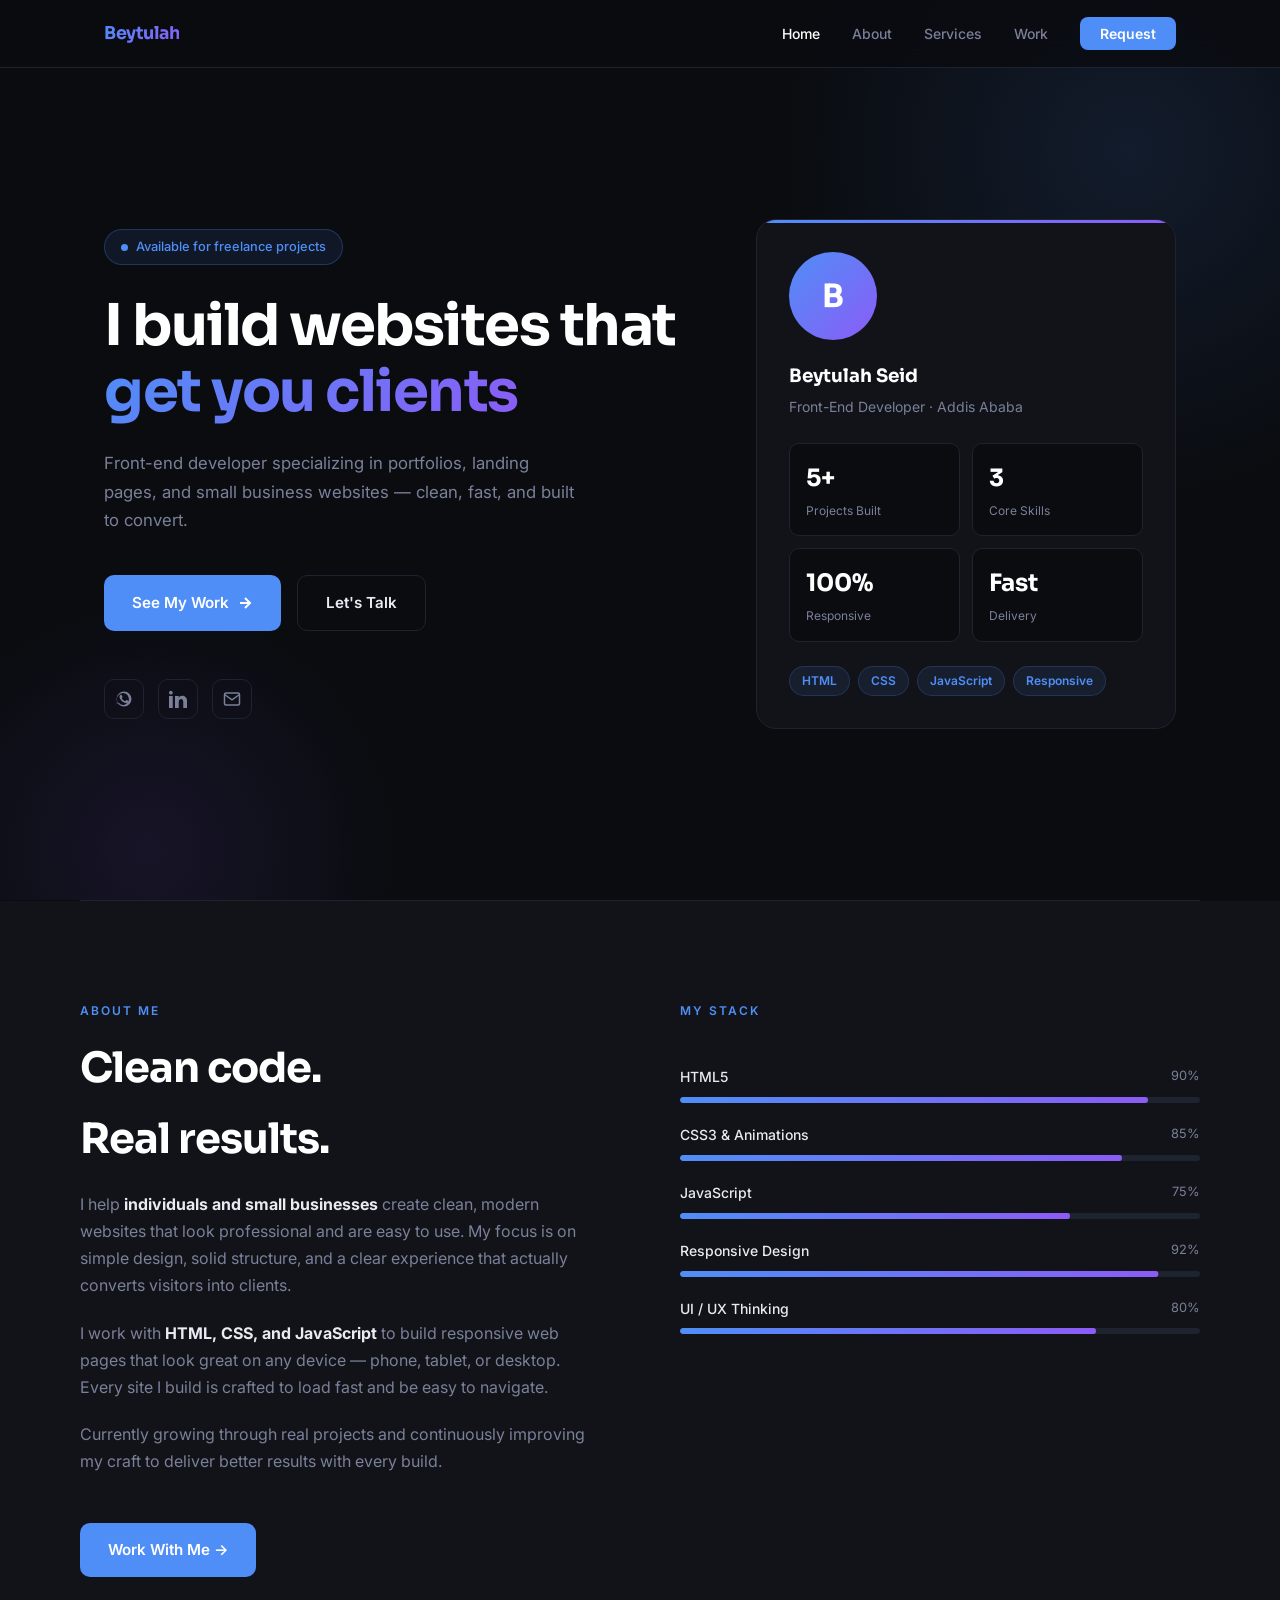
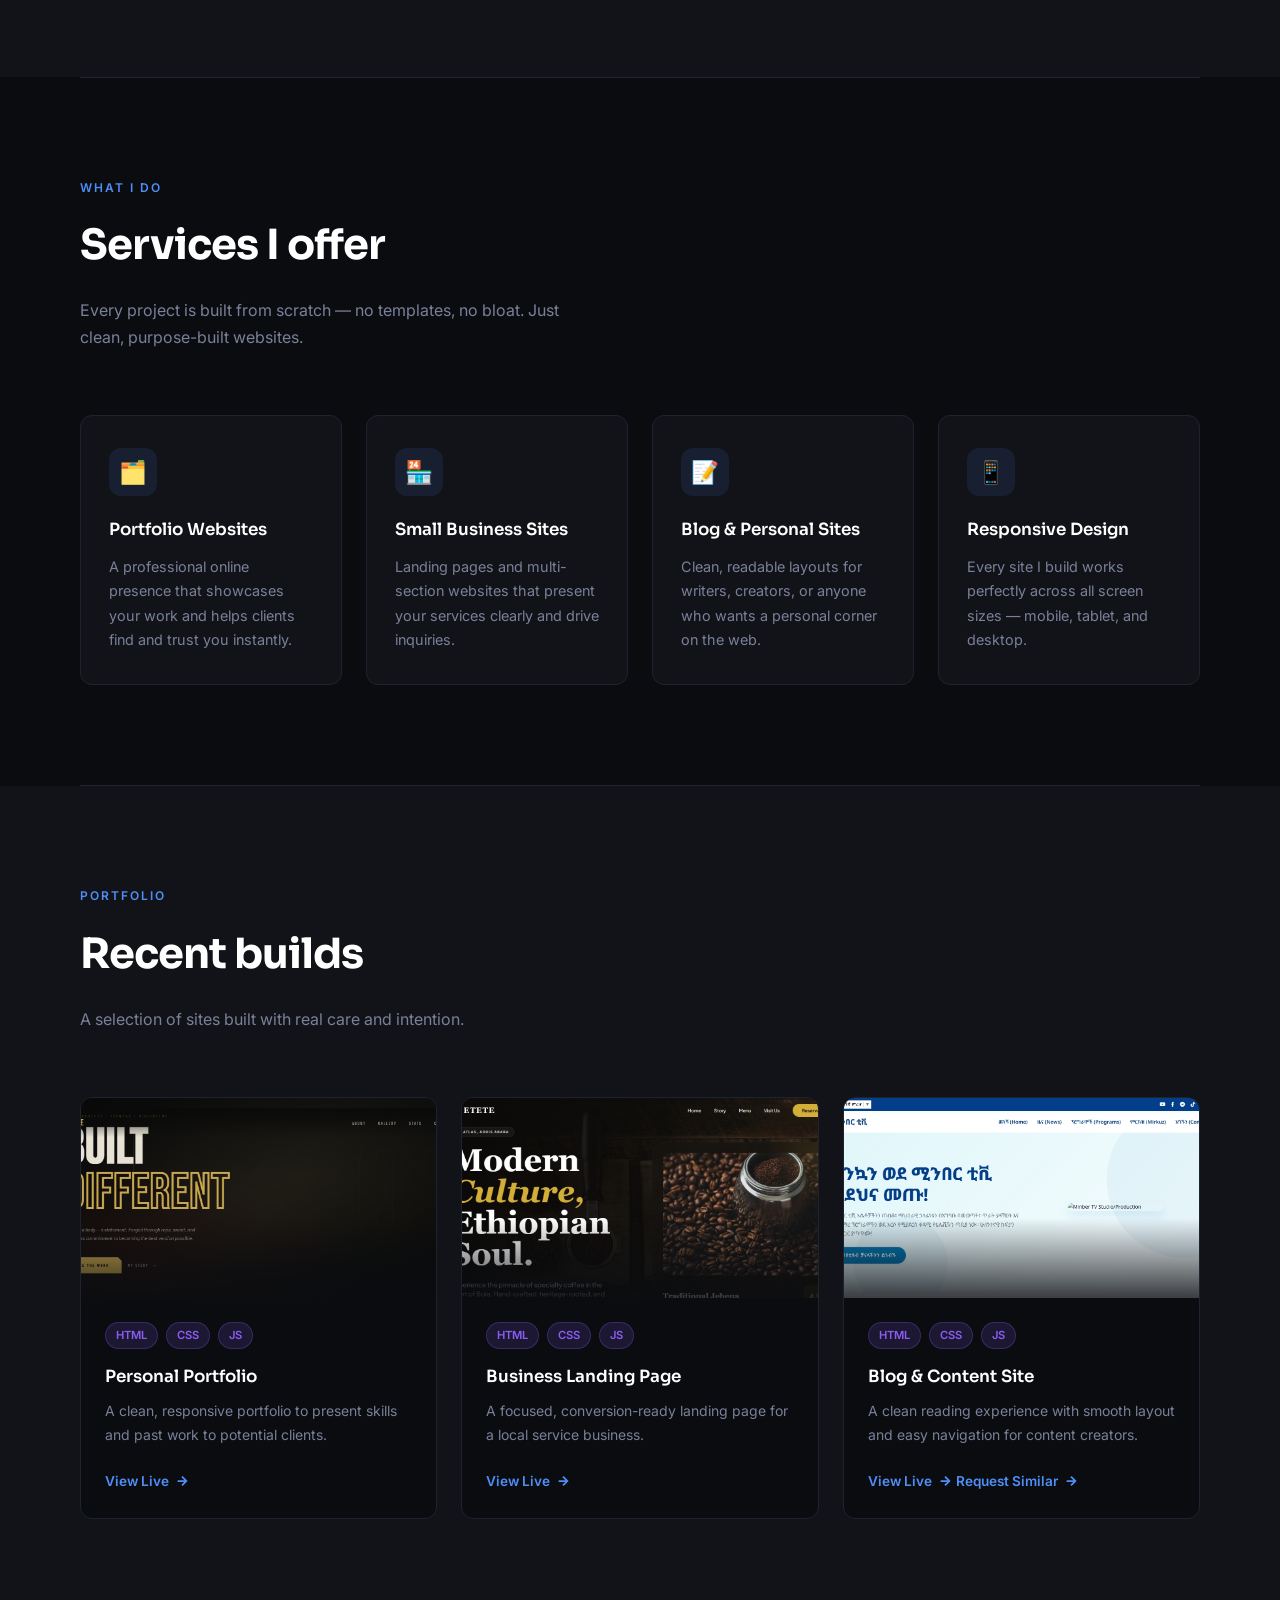
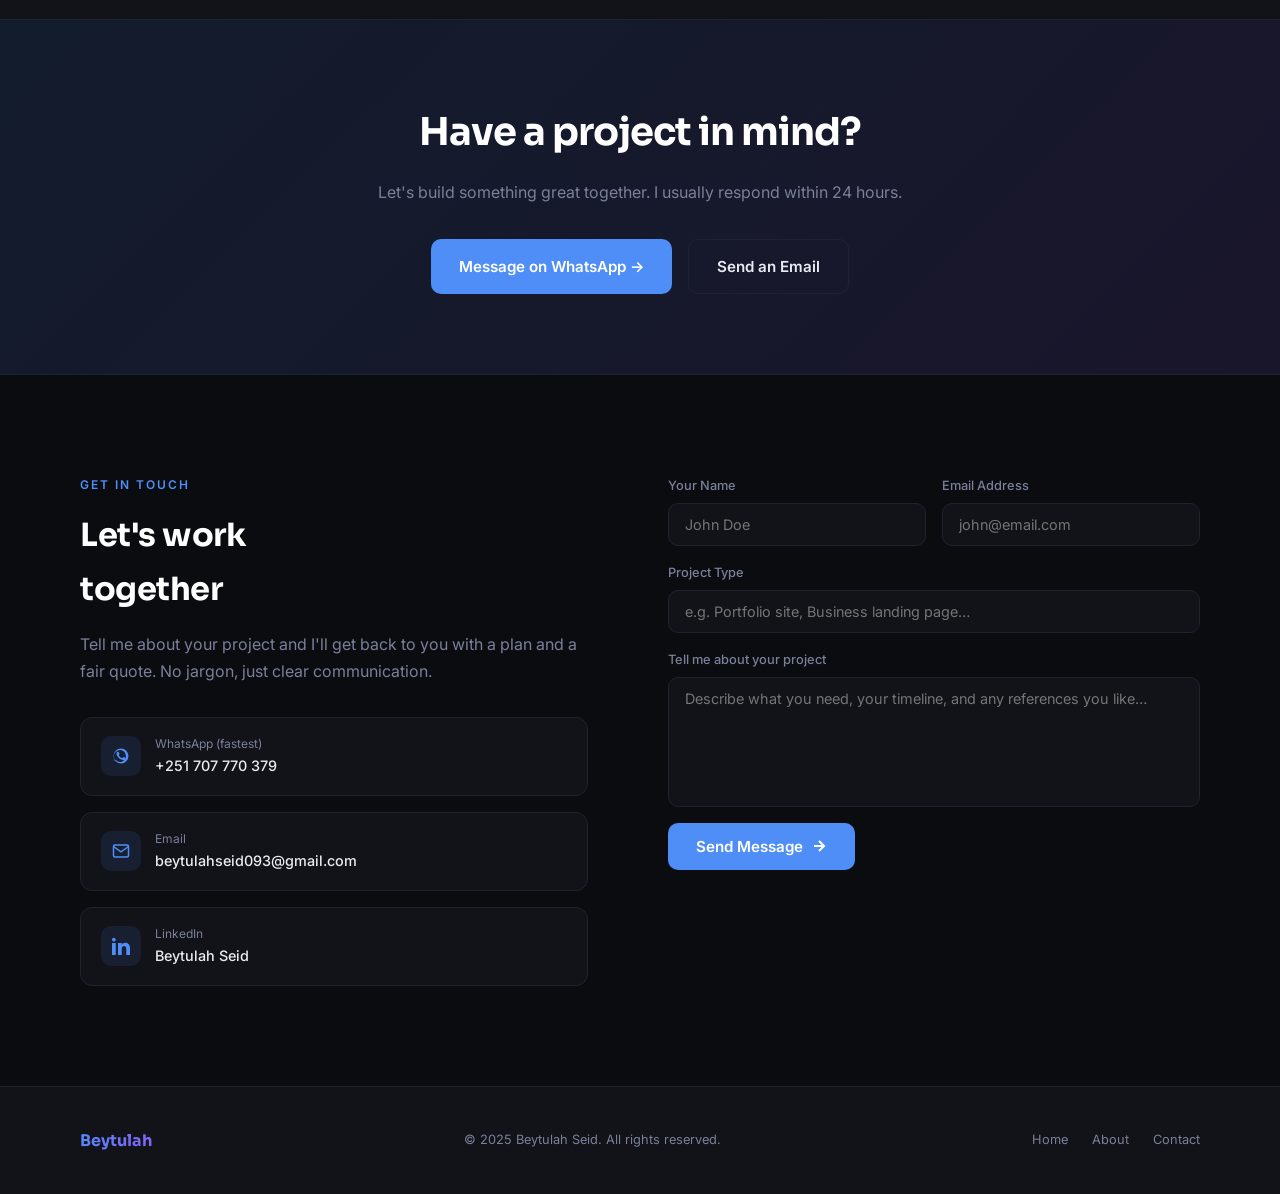
==== commit e448a188: "Update project link to Coffeecafe.html" ====
--- a/index.html
+++ b/index.html
@@ -197,7 +197,7 @@
     <div class="projects-grid">
       <div class="proj-card reveal">
         <div class="proj-thumb" style="background:linear-gradient(135deg,#1a1f2e,#0f1520);">
-          <span style="font-size:2.5rem;z-index:1"><img src="gym.jpeg" alt="Project thumbnail" /></span>
+          <img src="image/gym.jpeg" alt="Project thumbnail" />
         </div>
         <div class="proj-body">
           <div class="proj-tags"><span class="proj-tag">HTML</span><span class="proj-tag">CSS</span><span class="proj-tag">JS</span></div>
@@ -211,13 +211,13 @@
       </div>
       <div class="proj-card reveal" style="transition-delay:0.1s">
         <div class="proj-thumb" style="background:linear-gradient(135deg,#161b2a,#0d1220);">
-          <span style="font-size:2.5rem;z-index:1"><img src="coffee.jpeg" alt="Project thumbnail" /></span>
+          <img src="image/coffee.jpeg" alt="Project thumbnail" />
         </div>
         <div class="proj-body">
           <div class="proj-tags"><span class="proj-tag">HTML</span><span class="proj-tag">CSS</span><span class="proj-tag">JS</span></div>
           <h3>Business Landing Page</h3>
           <p>A focused, conversion-ready landing page for a local service business.</p>
-          <a href="etete.html" class="proj-link">
+          <a href="Coffeecafe.html" class="proj-link">
             View Live
             <svg viewBox="0 0 16 16" fill="none" stroke="currentColor" stroke-width="2"><path d="M3 8h10M8 3l5 5-5 5"/></svg>
           </a>
@@ -225,7 +225,7 @@
       </div>
       <div class="proj-card reveal" style="transition-delay:0.2s">
         <div class="proj-thumb" style="background:linear-gradient(135deg,#140d25,#0a0c10);">
-          <img src="minber.jpeg" alt="Project thumbnail" />
+          <img src="image/minber.jpeg" alt="Project thumbnail" />
         </div>
         <div class="proj-body">
           <div class="proj-tags"><span class="proj-tag">HTML</span><span class="proj-tag">CSS</span><span class="proj-tag">JS</span></div>
